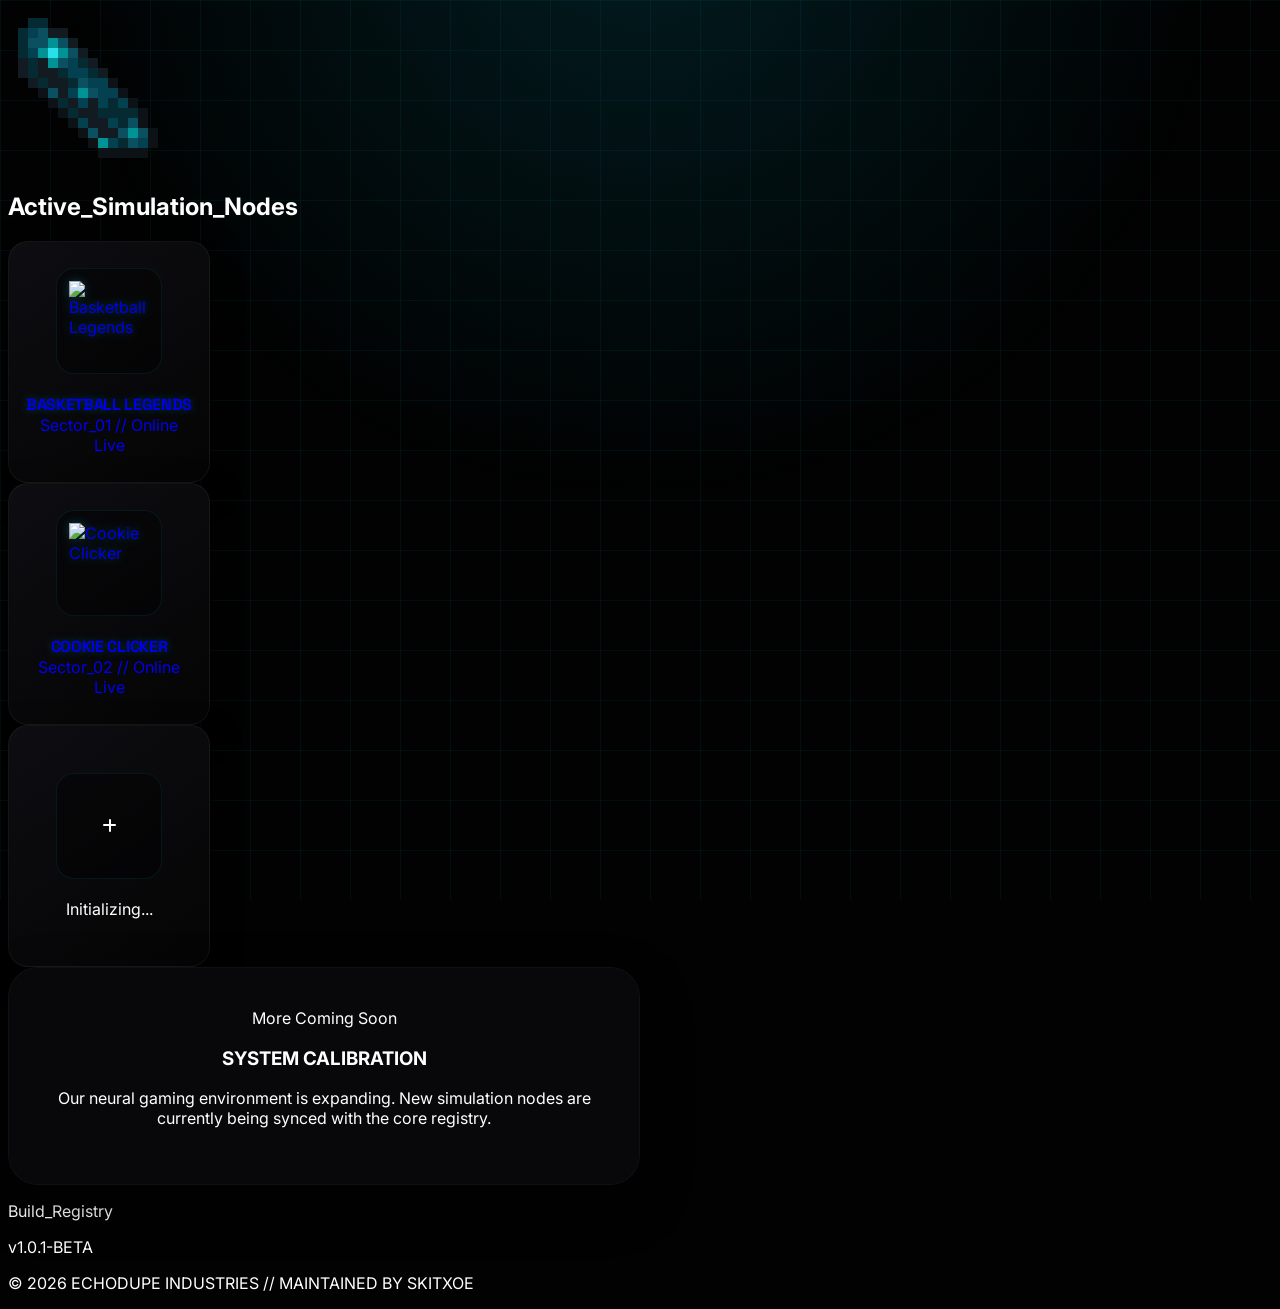
==== index.html @ ffff8cc3 "Update index.html" ====
<!DOCTYPE html>
<html lang="en">
<head>
    <meta charset="UTF-8">
    <meta name="viewport" content="width=device-width, initial-scale=1.0">
    <title>EchoDupe | Games Hub</title>
    <link rel="icon" type="image/png" href="assets/title.png">
    
    <script src="https://cdn.tailwindcss.com"></script>
    <link rel="stylesheet" href="https://cdnjs.cloudflare.com/ajax/libs/font-awesome/6.3.0/css/all.min.css">
    <link href="https://fonts.googleapis.com/css2?family=Inter:wght@400;700;900&family=Space+Grotesk:wght@300;700&display=swap" rel="stylesheet">
    
    <style>
        :root { --neon: #06b6d4; --dark: #050505; }
        body { 
            background-color: #020202; 
            color: #fff; 
            font-family: 'Inter', sans-serif; 
            overflow-x: hidden;
        }

        /* Enhanced Background */
        .bg-grid {
            background-size: 50px 50px;
            background-image: linear-gradient(to right, rgba(6, 182, 212, 0.07) 1px, transparent 1px), 
                              linear-gradient(to bottom, rgba(6, 182, 212, 0.07) 1px, transparent 1px);
            position: fixed; inset: 0; z-index: -1;
        }
        .bg-glow {
            position: fixed; inset: 0;
            background: radial-gradient(circle at 50% -10%, rgba(6, 182, 212, 0.15) 0%, transparent 50%);
            z-index: -1;
        }

        /* Holographic Game Card */
        .game-card {
            position: relative;
            width: 200px;
            height: 240px;
            background: linear-gradient(145deg, rgba(15, 15, 20, 0.9), rgba(5, 5, 5, 0.9));
            border: 1px solid rgba(255, 255, 255, 0.05);
            border-radius: 20px;
            display: flex;
            flex-direction: column;
            align-items: center;
            justify-content: center;
            transition: all 0.5s cubic-bezier(0.23, 1, 0.32, 1);
            text-decoration: none;
            backdrop-filter: blur(10px);
            box-shadow: 0 10px 30px rgba(0,0,0,0.5);
        }

        .game-card::after {
            content: '';
            position: absolute; inset: 0;
            border-radius: 20px;
            background: linear-gradient(180deg, transparent, rgba(6, 182, 212, 0.1));
            opacity: 0;
            transition: opacity 0.5s;
        }

        .game-card:hover {
            transform: translateY(-10px) scale(1.02);
            border-color: rgba(6, 182, 212, 0.4);
            box-shadow: 0 20px 40px rgba(6, 182, 212, 0.15), inset 0 0 20px rgba(6, 182, 212, 0.05);
        }

        .game-card:hover::after { opacity: 1; }

        .icon-box {
            width: 80px;
            height: 80px;
            background: rgba(0, 0, 0, 0.4);
            border: 1px solid rgba(6, 182, 212, 0.1);
            border-radius: 18px;
            display: flex;
            align-items: center;
            justify-content: center;
            margin-bottom: 20px;
            position: relative;
            z-index: 2;
            transition: all 0.5s;
            overflow: hidden;
            padding: 12px;
        }

        .icon-box img {
            width: 100%;
            height: 100%;
            object-fit: contain;
            filter: drop-shadow(0 0 5px rgba(6, 182, 212, 0.3));
        }

        .game-card:hover .icon-box {
            background: rgba(6, 182, 212, 0.1);
            border-color: var(--neon);
            box-shadow: 0 0 20px rgba(6, 182, 212, 0.3);
            transform: rotate(-5deg) scale(1.1);
        }

        /* Glass Text Effect */
        .glitch-text {
            font-family: 'Space Grotesk', sans-serif;
            font-weight: 700;
            letter-spacing: -0.02em;
            text-shadow: 0 0 10px rgba(6, 182, 212, 0.3);
        }

        .info-card { 
            position: relative; width: 100%; max-width: 550px;
            background: #08080a; border-radius: 30px;
            border: 1px solid rgba(255, 255, 255, 0.03);
            padding: 40px; text-align: center;
            box-shadow: 0 20px 50px rgba(0,0,0,0.4);
        }
    </style>
</head>
<body>

    <div class="bg-grid"></div>
    <div class="bg-glow"></div>

    <header class="pt-16 pb-12 flex flex-col items-center">
        <img src="assets/title.png" alt="Logo" class="w-64 mb-6 drop-shadow-[0_0_15px_rgba(6,182,212,0.4)]">
        <div class="h-px w-32 bg-gradient-to-r from-transparent via-cyan-500 to-transparent"></div>
    </header>

    <main class="max-w-6xl mx-auto px-6">
        
        <section class="mb-20">
            <div class="flex items-center gap-3 mb-8 justify-center">
                <div class="h-[1px] w-12 bg-zinc-800"></div>
                <h2 class="text-[10px] font-black tracking-[0.4em] text-zinc-500 uppercase">Active_Simulation_Nodes</h2>
                <div class="h-[1px] w-12 bg-zinc-800"></div>
            </div>

            <div class="flex flex-wrap justify-center gap-8">
                
                <a href="basketball-legends/index.html" class="game-card">
                    <div class="icon-box">
                        <img src="basketball-legends/assets/images/logo.png" alt="Basketball Legends">
                    </div>
                    <span class="glitch-text text-sm text-white mb-1">BASKETBALL LEGENDS</span>
                    <span class="text-[8px] font-bold text-cyan-500/60 tracking-[0.1em] uppercase">Sector_01 // Online</span>
                    
                    <div class="absolute bottom-4 right-4 flex items-center gap-2">
                        <span class="text-[7px] font-black text-zinc-600 uppercase">Live</span>
                        <div class="w-1.5 h-1.5 rounded-full bg-cyan-500 shadow-[0_0_8px_rgba(6,182,212,1)]"></div>
                    </div>
                </a>

                <a href="cookieclicker/index.html" class="game-card">
                    <div class="icon-box">
                        <img src="cookieclicker/img/perfectCookie.png" alt="Cookie Clicker">
                    </div>
                    <span class="glitch-text text-sm text-white mb-1">COOKIE CLICKER</span>
                    <span class="text-[8px] font-bold text-cyan-500/60 tracking-[0.1em] uppercase">Sector_02 // Online</span>
                    
                    <div class="absolute bottom-4 right-4 flex items-center gap-2">
                        <span class="text-[7px] font-black text-zinc-600 uppercase">Live</span>
                        <div class="w-1.5 h-1.5 rounded-full bg-cyan-500 shadow-[0_0_8px_rgba(6,182,212,1)]"></div>
                    </div>
                </a>

                <div class="game-card opacity-20 grayscale cursor-not-allowed">
                    <div class="icon-box border-dashed border-zinc-700">
                        <i class="fa-solid fa-plus text-2xl text-zinc-700"></i>
                    </div>
                    <span class="text-[10px] font-bold text-zinc-600 tracking-widest uppercase">Initializing...</span>
                </div>

            </div>
        </section>

        <div class="flex justify-center">
            <div class="info-card">
                <div class="inline-flex items-center gap-2 px-3 py-1 rounded-full bg-cyan-500/10 border border-cyan-500/20 mb-6">
                    <div class="w-1 h-1 rounded-full bg-cyan-500 animate-ping"></div>
                    <span class="text-[9px] font-black text-cyan-500 uppercase tracking-widest">More Coming Soon</span>
                </div>
                <h3 class="text-2xl font-black italic mb-4">SYSTEM CALIBRATION</h3>
                <p class="text-zinc-500 text-xs leading-relaxed max-w-sm mx-auto font-medium">
                    Our neural gaming environment is expanding. New simulation nodes are currently being synced with the core registry.
                </p>
            </div>
        </div>

    </main>

    <div class="fixed bottom-8 left-10 hidden md:block">
        <div class="p-4 rounded-xl border border-white/5 bg-black/20 backdrop-blur-md">
            <p class="text-[8px] font-black text-zinc-600 tracking-widest uppercase mb-1">Build_Registry</p>
            <p id="app-version" class="text-[10px] font-bold text-cyan-500/80 italic tracking-tighter">v1.0.1-BETA</p>
        </div>
    </div>

    <footer class="py-20 mt-10 opacity-40 text-center">
        <p class="text-[8px] font-bold tracking-[0.5em] text-zinc-500">&copy; 2026 ECHODUPE INDUSTRIES // MAINTAINED BY SKITXOE</p>
    </footer>

    <script src="version.js"></script>
</body>
</html>
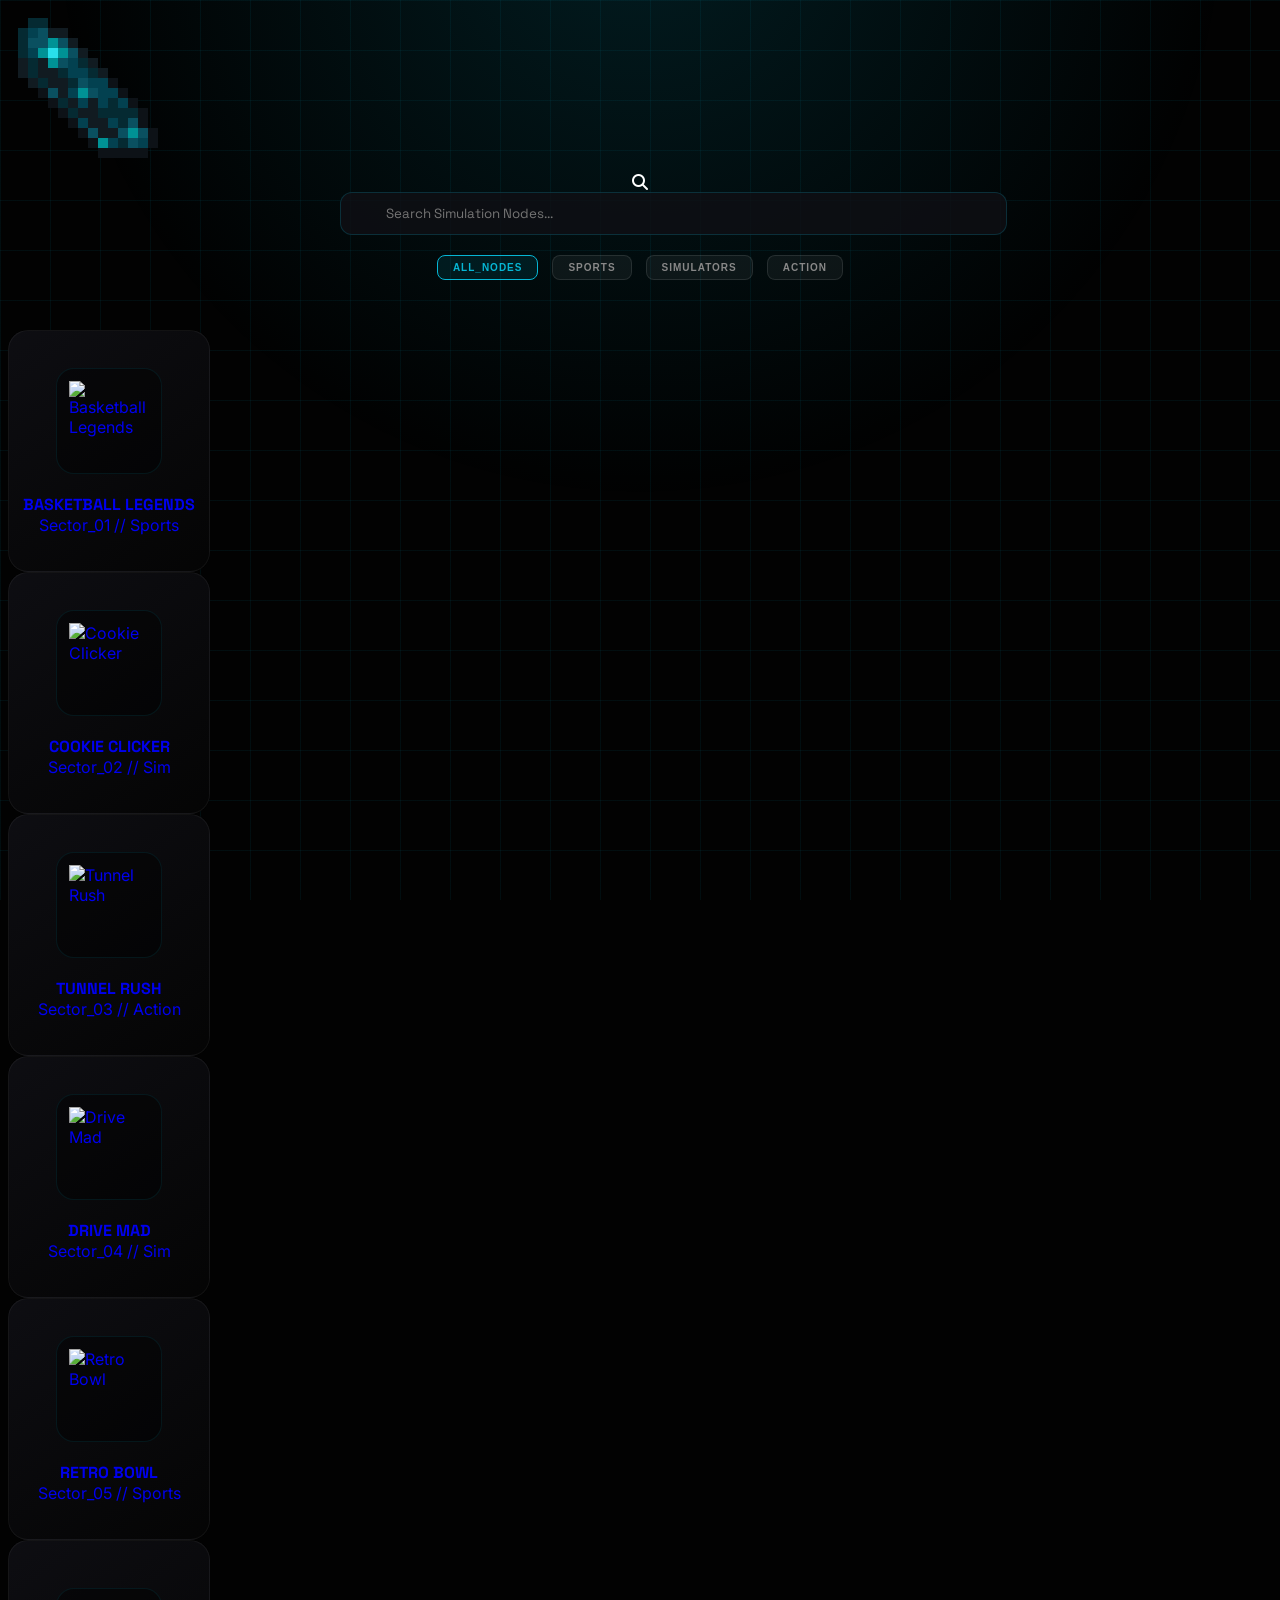
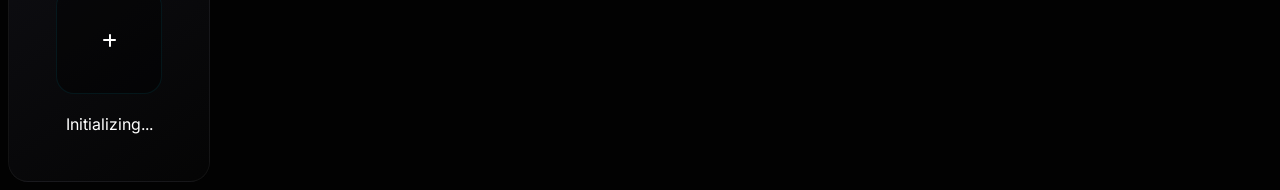
==== commit 474e93fd: "Update index.html" ====
--- a/index.html
+++ b/index.html
@@ -19,7 +19,6 @@
             overflow-x: hidden;
         }
 
-        /* Enhanced Background */
         .bg-grid {
             background-size: 50px 50px;
             background-image: linear-gradient(to right, rgba(6, 182, 212, 0.07) 1px, transparent 1px), 
@@ -32,7 +31,43 @@
             z-index: -1;
         }
 
-        /* Holographic Game Card */
+        /* Search & Category Styles */
+        #filter-interface {
+            max-width: 600px;
+            margin: 0 auto 50px auto;
+            text-align: center;
+        }
+        #game-search {
+            width: 100%;
+            background: rgba(15, 15, 20, 0.8);
+            border: 1px solid rgba(6, 182, 212, 0.2);
+            border-radius: 12px;
+            padding: 12px 20px 12px 45px;
+            color: white;
+            font-family: 'Space Grotesk', sans-serif;
+            outline: none;
+            transition: all 0.3s;
+            margin-bottom: 20px;
+        }
+        .category-btn {
+            background: rgba(255, 255, 255, 0.05);
+            border: 1px solid rgba(255, 255, 255, 0.1);
+            padding: 6px 15px;
+            border-radius: 8px;
+            font-size: 10px;
+            font-weight: 700;
+            text-transform: uppercase;
+            letter-spacing: 1px;
+            transition: all 0.3s;
+            color: #888;
+            margin: 0 5px;
+        }
+        .category-btn.active, .category-btn:hover {
+            border-color: var(--neon);
+            color: var(--neon);
+            background: rgba(6, 182, 212, 0.1);
+        }
+
         .game-card {
             position: relative;
             width: 200px;
@@ -47,72 +82,22 @@
             transition: all 0.5s cubic-bezier(0.23, 1, 0.32, 1);
             text-decoration: none;
             backdrop-filter: blur(10px);
-            box-shadow: 0 10px 30px rgba(0,0,0,0.5);
-        }
-
-        .game-card::after {
-            content: '';
-            position: absolute; inset: 0;
-            border-radius: 20px;
-            background: linear-gradient(180deg, transparent, rgba(6, 182, 212, 0.1));
-            opacity: 0;
-            transition: opacity 0.5s;
-        }
-
+        }
         .game-card:hover {
             transform: translateY(-10px) scale(1.02);
-            border-color: rgba(6, 182, 212, 0.4);
-            box-shadow: 0 20px 40px rgba(6, 182, 212, 0.15), inset 0 0 20px rgba(6, 182, 212, 0.05);
-        }
-
-        .game-card:hover::after { opacity: 1; }
-
+            border-color: var(--neon);
+            box-shadow: 0 20px 40px rgba(6, 182, 212, 0.15);
+        }
         .icon-box {
-            width: 80px;
-            height: 80px;
+            width: 80px; height: 80px;
             background: rgba(0, 0, 0, 0.4);
             border: 1px solid rgba(6, 182, 212, 0.1);
             border-radius: 18px;
-            display: flex;
-            align-items: center;
-            justify-content: center;
-            margin-bottom: 20px;
-            position: relative;
-            z-index: 2;
-            transition: all 0.5s;
-            overflow: hidden;
-            padding: 12px;
-        }
-
-        .icon-box img {
-            width: 100%;
-            height: 100%;
-            object-fit: contain;
-            filter: drop-shadow(0 0 5px rgba(6, 182, 212, 0.3));
-        }
-
-        .game-card:hover .icon-box {
-            background: rgba(6, 182, 212, 0.1);
-            border-color: var(--neon);
-            box-shadow: 0 0 20px rgba(6, 182, 212, 0.3);
-            transform: rotate(-5deg) scale(1.1);
-        }
-
-        /* Glass Text Effect */
-        .glitch-text {
-            font-family: 'Space Grotesk', sans-serif;
-            font-weight: 700;
-            letter-spacing: -0.02em;
-            text-shadow: 0 0 10px rgba(6, 182, 212, 0.3);
-        }
-
-        .info-card { 
-            position: relative; width: 100%; max-width: 550px;
-            background: #08080a; border-radius: 30px;
-            border: 1px solid rgba(255, 255, 255, 0.03);
-            padding: 40px; text-align: center;
-            box-shadow: 0 20px 50px rgba(0,0,0,0.4);
-        }
+            display: flex; align-items: center; justify-content: center;
+            margin-bottom: 20px; padding: 12px;
+        }
+        .icon-box img { width: 100%; height: 100%; object-fit: contain; }
+        .glitch-text { font-family: 'Space Grotesk', sans-serif; font-weight: 700; }
     </style>
 </head>
 <body>
@@ -120,84 +105,108 @@
     <div class="bg-grid"></div>
     <div class="bg-glow"></div>
 
-    <header class="pt-16 pb-12 flex flex-col items-center">
+    <header class="pt-16 pb-8 flex flex-col items-center">
         <img src="assets/title.png" alt="Logo" class="w-64 mb-6 drop-shadow-[0_0_15px_rgba(6,182,212,0.4)]">
-        <div class="h-px w-32 bg-gradient-to-r from-transparent via-cyan-500 to-transparent"></div>
+        
+        <div id="filter-interface">
+            <div class="relative mb-6">
+                <i class="fa-solid fa-magnifying-glass absolute left-4 top-1/2 -translate-y-1/2 text-cyan-500/50"></i>
+                <input type="text" id="game-search" placeholder="Search Simulation Nodes...">
+            </div>
+            
+            <div id="category-bar" class="flex flex-wrap justify-center gap-2">
+                <button class="category-btn active" data-filter="all">All_Nodes</button>
+                <button class="category-btn" data-filter="sports">Sports</button>
+                <button class="category-btn" data-filter="simulators">Simulators</button>
+                <button class="category-btn" data-filter="action">Action</button>
+            </div>
+        </div>
     </header>
 
     <main class="max-w-6xl mx-auto px-6">
-        
         <section class="mb-20">
-            <div class="flex items-center gap-3 mb-8 justify-center">
-                <div class="h-[1px] w-12 bg-zinc-800"></div>
-                <h2 class="text-[10px] font-black tracking-[0.4em] text-zinc-500 uppercase">Active_Simulation_Nodes</h2>
-                <div class="h-[1px] w-12 bg-zinc-800"></div>
-            </div>
-
-            <div class="flex flex-wrap justify-center gap-8">
+            <div id="game-grid" class="flex flex-wrap justify-center gap-8">
                 
-                <a href="basketball-legends/index.html" class="game-card">
-                    <div class="icon-box">
-                        <img src="basketball-legends/assets/images/logo.png" alt="Basketball Legends">
-                    </div>
+                <a href="basketball-legends/index.html" class="game-card" data-name="basketball legends" data-category="sports">
+                    <div class="icon-box"><img src="basketball-legends/assets/images/logo.png" alt="Basketball Legends"></div>
                     <span class="glitch-text text-sm text-white mb-1">BASKETBALL LEGENDS</span>
-                    <span class="text-[8px] font-bold text-cyan-500/60 tracking-[0.1em] uppercase">Sector_01 // Online</span>
-                    
-                    <div class="absolute bottom-4 right-4 flex items-center gap-2">
-                        <span class="text-[7px] font-black text-zinc-600 uppercase">Live</span>
-                        <div class="w-1.5 h-1.5 rounded-full bg-cyan-500 shadow-[0_0_8px_rgba(6,182,212,1)]"></div>
-                    </div>
-                </a>
-
-                <a href="cookieclicker/index.html" class="game-card">
-                    <div class="icon-box">
-                        <img src="cookieclicker/img/perfectCookie.png" alt="Cookie Clicker">
-                    </div>
+                    <span class="text-[8px] font-bold text-cyan-500/60 tracking-[0.1em] uppercase">Sector_01 // Sports</span>
+                </a>
+
+                <a href="cookieclicker/index.html" class="game-card" data-name="cookie clicker" data-category="simulators">
+                    <div class="icon-box"><img src="cookieclicker/img/perfectCookie.png" alt="Cookie Clicker"></div>
                     <span class="glitch-text text-sm text-white mb-1">COOKIE CLICKER</span>
-                    <span class="text-[8px] font-bold text-cyan-500/60 tracking-[0.1em] uppercase">Sector_02 // Online</span>
-                    
-                    <div class="absolute bottom-4 right-4 flex items-center gap-2">
-                        <span class="text-[7px] font-black text-zinc-600 uppercase">Live</span>
-                        <div class="w-1.5 h-1.5 rounded-full bg-cyan-500 shadow-[0_0_8px_rgba(6,182,212,1)]"></div>
-                    </div>
-                </a>
-
-                <div class="game-card opacity-20 grayscale cursor-not-allowed">
-                    <div class="icon-box border-dashed border-zinc-700">
-                        <i class="fa-solid fa-plus text-2xl text-zinc-700"></i>
-                    </div>
+                    <span class="text-[8px] font-bold text-cyan-500/60 tracking-[0.1em] uppercase">Sector_02 // Sim</span>
+                </a>
+
+                <a href="tunnelrush/index.html" class="game-card" data-name="tunnel rush" data-category="action">
+                    <div class="icon-box"><img src="tunnelrush/img/tunnel.jpg" alt="Tunnel Rush"></div>
+                    <span class="glitch-text text-sm text-white mb-1">TUNNEL RUSH</span>
+                    <span class="text-[8px] font-bold text-cyan-500/60 tracking-[0.1em] uppercase">Sector_03 // Action</span>
+                </a>
+
+                <a href="drivemad/index.html" class="game-card" data-name="drive mad" data-category="simulators">
+                    <div class="icon-box"><img src="drivemad/logo.jpg" alt="Drive Mad"></div>
+                    <span class="glitch-text text-sm text-white mb-1">DRIVE MAD</span>
+                    <span class="text-[8px] font-bold text-cyan-500/60 tracking-[0.1em] uppercase">Sector_04 // Sim</span>
+                </a>
+
+                <a href="retrobowl/index.html" class="game-card" data-name="retro bowl" data-category="sports">
+                    <div class="icon-box"><img src="retrobowl/img/icon.jpg" alt="Retro Bowl"></div>
+                    <span class="glitch-text text-sm text-white mb-1">RETRO BOWL</span>
+                    <span class="text-[8px] font-bold text-cyan-500/60 tracking-[0.1em] uppercase">Sector_05 // Sports</span>
+                </a>
+
+                <div id="init-node" class="game-card opacity-20 grayscale cursor-not-allowed">
+                    <div class="icon-box border-dashed border-zinc-700"><i class="fa-solid fa-plus text-2xl text-zinc-700"></i></div>
                     <span class="text-[10px] font-bold text-zinc-600 tracking-widest uppercase">Initializing...</span>
                 </div>
 
             </div>
         </section>
-
-        <div class="flex justify-center">
-            <div class="info-card">
-                <div class="inline-flex items-center gap-2 px-3 py-1 rounded-full bg-cyan-500/10 border border-cyan-500/20 mb-6">
-                    <div class="w-1 h-1 rounded-full bg-cyan-500 animate-ping"></div>
-                    <span class="text-[9px] font-black text-cyan-500 uppercase tracking-widest">More Coming Soon</span>
-                </div>
-                <h3 class="text-2xl font-black italic mb-4">SYSTEM CALIBRATION</h3>
-                <p class="text-zinc-500 text-xs leading-relaxed max-w-sm mx-auto font-medium">
-                    Our neural gaming environment is expanding. New simulation nodes are currently being synced with the core registry.
-                </p>
-            </div>
-        </div>
-
     </main>
 
-    <div class="fixed bottom-8 left-10 hidden md:block">
-        <div class="p-4 rounded-xl border border-white/5 bg-black/20 backdrop-blur-md">
-            <p class="text-[8px] font-black text-zinc-600 tracking-widest uppercase mb-1">Build_Registry</p>
-            <p id="app-version" class="text-[10px] font-bold text-cyan-500/80 italic tracking-tighter">v1.0.1-BETA</p>
-        </div>
-    </div>
-
-    <footer class="py-20 mt-10 opacity-40 text-center">
-        <p class="text-[8px] font-bold tracking-[0.5em] text-zinc-500">&copy; 2026 ECHODUPE INDUSTRIES // MAINTAINED BY SKITXOE</p>
-    </footer>
-
-    <script src="version.js"></script>
+    <script>
+        const searchInput = document.getElementById('game-search');
+        const categoryBtns = document.querySelectorAll('.category-btn');
+        const gameCards = document.querySelectorAll('.game-card[data-name]');
+        const initNode = document.getElementById('init-node');
+
+        let currentCategory = 'all';
+
+        function filterGames() {
+            const query = searchInput.value.toLowerCase();
+            
+            gameCards.forEach(card => {
+                const name = card.getAttribute('data-name');
+                const category = card.getAttribute('data-category');
+                
+                const matchesSearch = name.includes(query);
+                const matchesCategory = currentCategory === 'all' || category === currentCategory;
+
+                if (matchesSearch && matchesCategory) {
+                    card.style.display = 'flex';
+                } else {
+                    card.style.display = 'none';
+                }
+            });
+
+            // Hide/Show initializing node
+            initNode.style.display = (query.length > 0 || currentCategory !== 'all') ? 'none' : 'flex';
+        }
+
+        // Search Input Listener
+        searchInput.addEventListener('input', filterGames);
+
+        // Category Button Listener
+        categoryBtns.forEach(btn => {
+            btn.addEventListener('click', () => {
+                categoryBtns.forEach(b => b.classList.remove('active'));
+                btn.classList.add('active');
+                currentCategory = btn.getAttribute('data-filter');
+                filterGames();
+            });
+        });
+    </script>
 </body>
 </html>
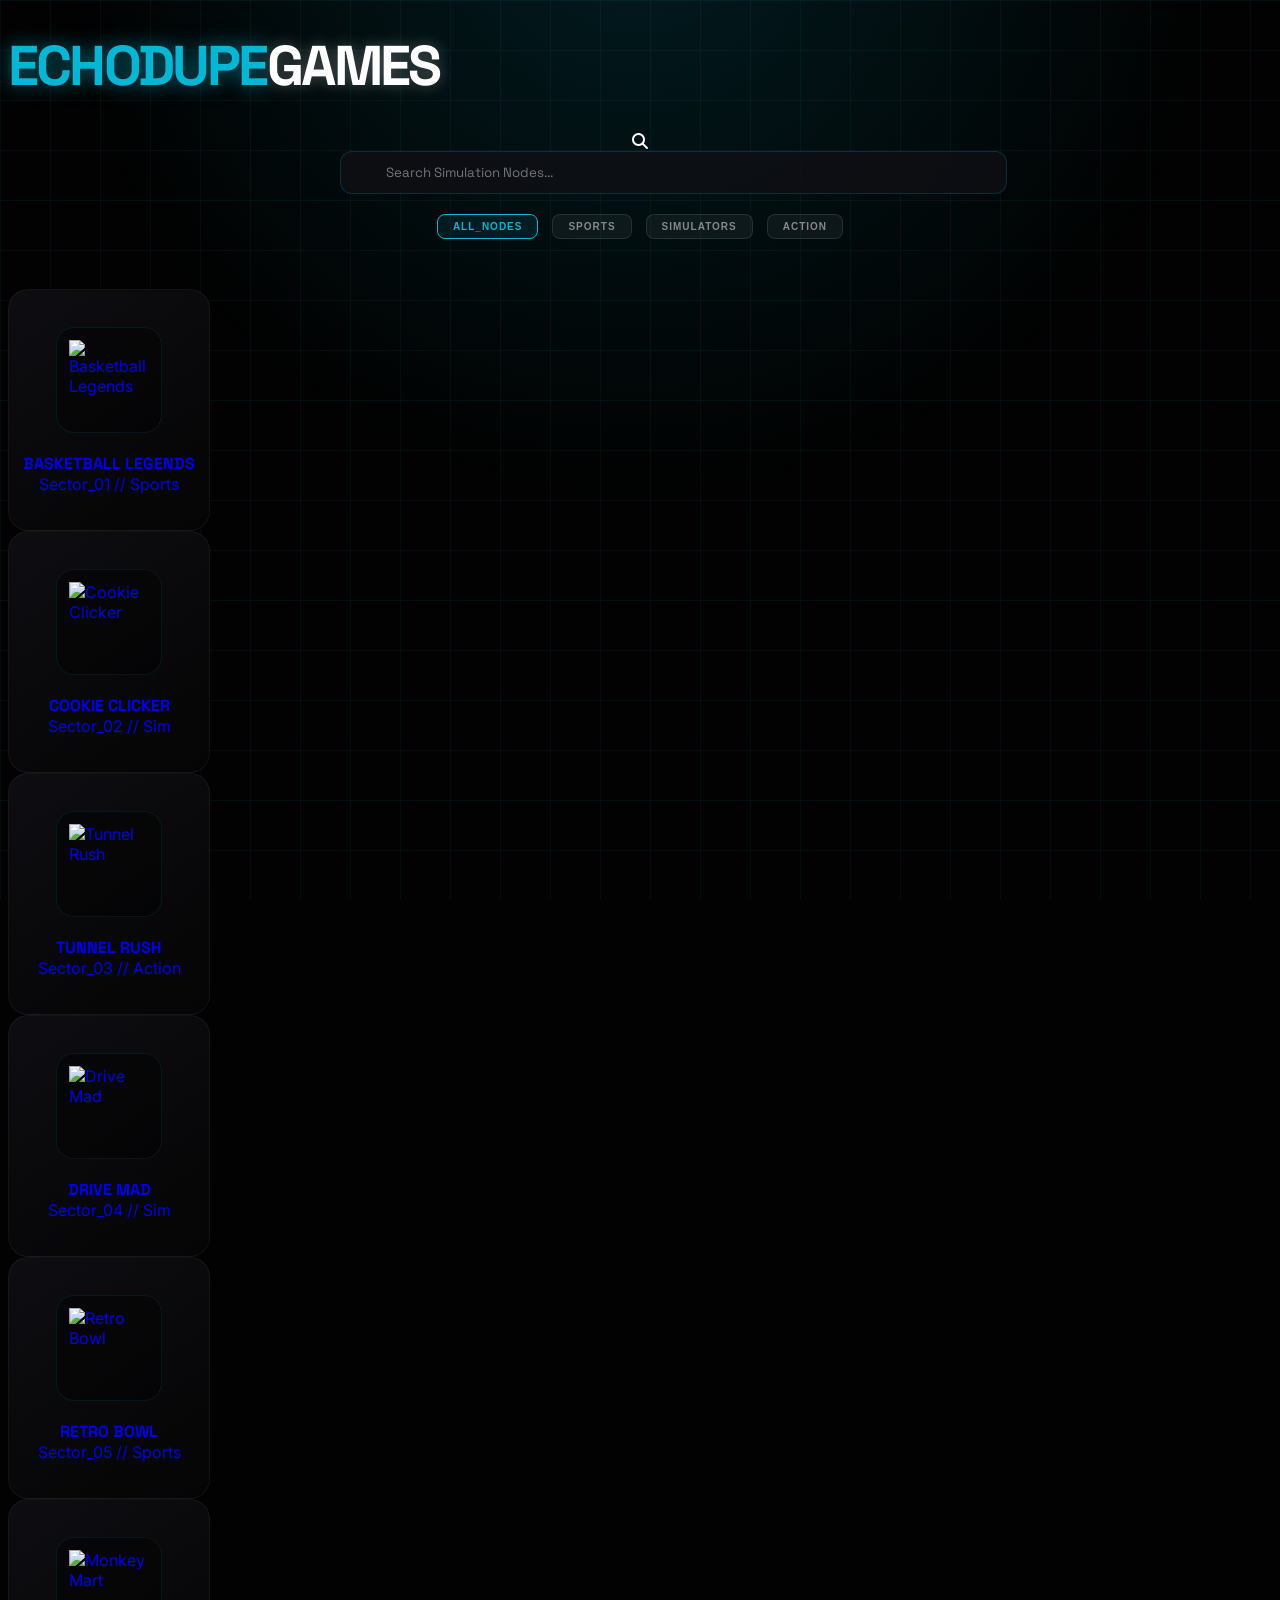
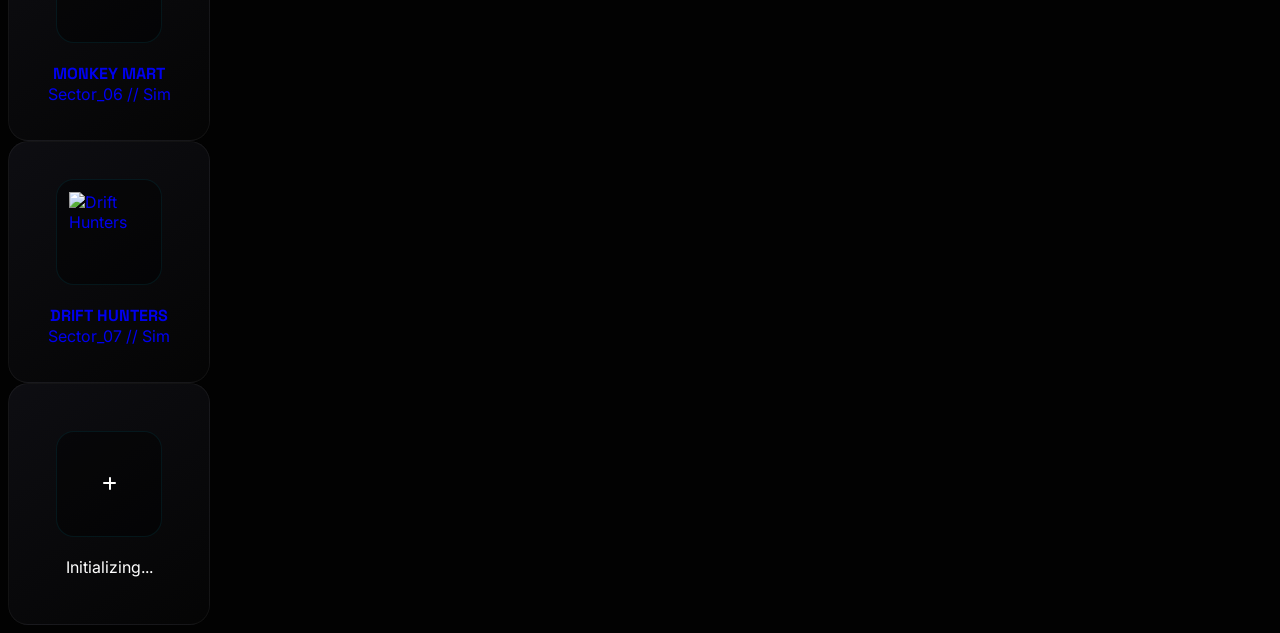
==== commit 752828c2: "Update index.html" ====
--- a/index.html
+++ b/index.html
@@ -31,6 +31,24 @@
             z-index: -1;
         }
 
+        /* Glowing Header Text */
+        .brand-header {
+            font-family: 'Space Grotesk', sans-serif;
+            font-weight: 900;
+            font-size: 3.5rem;
+            letter-spacing: -0.05em;
+            text-transform: uppercase;
+            line-height: 1;
+        }
+        .brand-cyan {
+            color: var(--neon);
+            text-shadow: 0 0 20px rgba(6, 182, 212, 0.6);
+        }
+        .brand-white {
+            color: #ffffff;
+            text-shadow: 0 0 15px rgba(255, 255, 255, 0.3);
+        }
+
         /* Search & Category Styles */
         #filter-interface {
             max-width: 600px;
@@ -106,7 +124,9 @@
     <div class="bg-glow"></div>
 
     <header class="pt-16 pb-8 flex flex-col items-center">
-        <img src="assets/title.png" alt="Logo" class="w-64 mb-6 drop-shadow-[0_0_15px_rgba(6,182,212,0.4)]">
+        <h1 class="brand-header mb-8">
+            <span class="brand-cyan">ECHODUPE</span><span class="brand-white">GAMES</span>
+        </h1>
         
         <div id="filter-interface">
             <div class="relative mb-6">
@@ -157,6 +177,18 @@
                     <span class="text-[8px] font-bold text-cyan-500/60 tracking-[0.1em] uppercase">Sector_05 // Sports</span>
                 </a>
 
+                <a href="monkeymart/index.html" class="game-card" data-name="monkey mart" data-category="simulators">
+                    <div class="icon-box"><img src="monkeymart/bg_loading.png" alt="Monkey Mart"></div>
+                    <span class="glitch-text text-sm text-white mb-1">MONKEY MART</span>
+                    <span class="text-[8px] font-bold text-cyan-500/60 tracking-[0.1em] uppercase">Sector_06 // Sim</span>
+                </a>
+
+                <a href="drifthunters/index.html" class="game-card" data-name="drift hunters" data-category="simulators">
+                    <div class="icon-box"><img src="drifthunters/logo.png" alt="Drift Hunters"></div>
+                    <span class="glitch-text text-sm text-white mb-1">DRIFT HUNTERS</span>
+                    <span class="text-[8px] font-bold text-cyan-500/60 tracking-[0.1em] uppercase">Sector_07 // Sim</span>
+                </a>
+
                 <div id="init-node" class="game-card opacity-20 grayscale cursor-not-allowed">
                     <div class="icon-box border-dashed border-zinc-700"><i class="fa-solid fa-plus text-2xl text-zinc-700"></i></div>
                     <span class="text-[10px] font-bold text-zinc-600 tracking-widest uppercase">Initializing...</span>
@@ -191,14 +223,11 @@
                 }
             });
 
-            // Hide/Show initializing node
             initNode.style.display = (query.length > 0 || currentCategory !== 'all') ? 'none' : 'flex';
         }
 
-        // Search Input Listener
         searchInput.addEventListener('input', filterGames);
 
-        // Category Button Listener
         categoryBtns.forEach(btn => {
             btn.addEventListener('click', () => {
                 categoryBtns.forEach(b => b.classList.remove('active'));
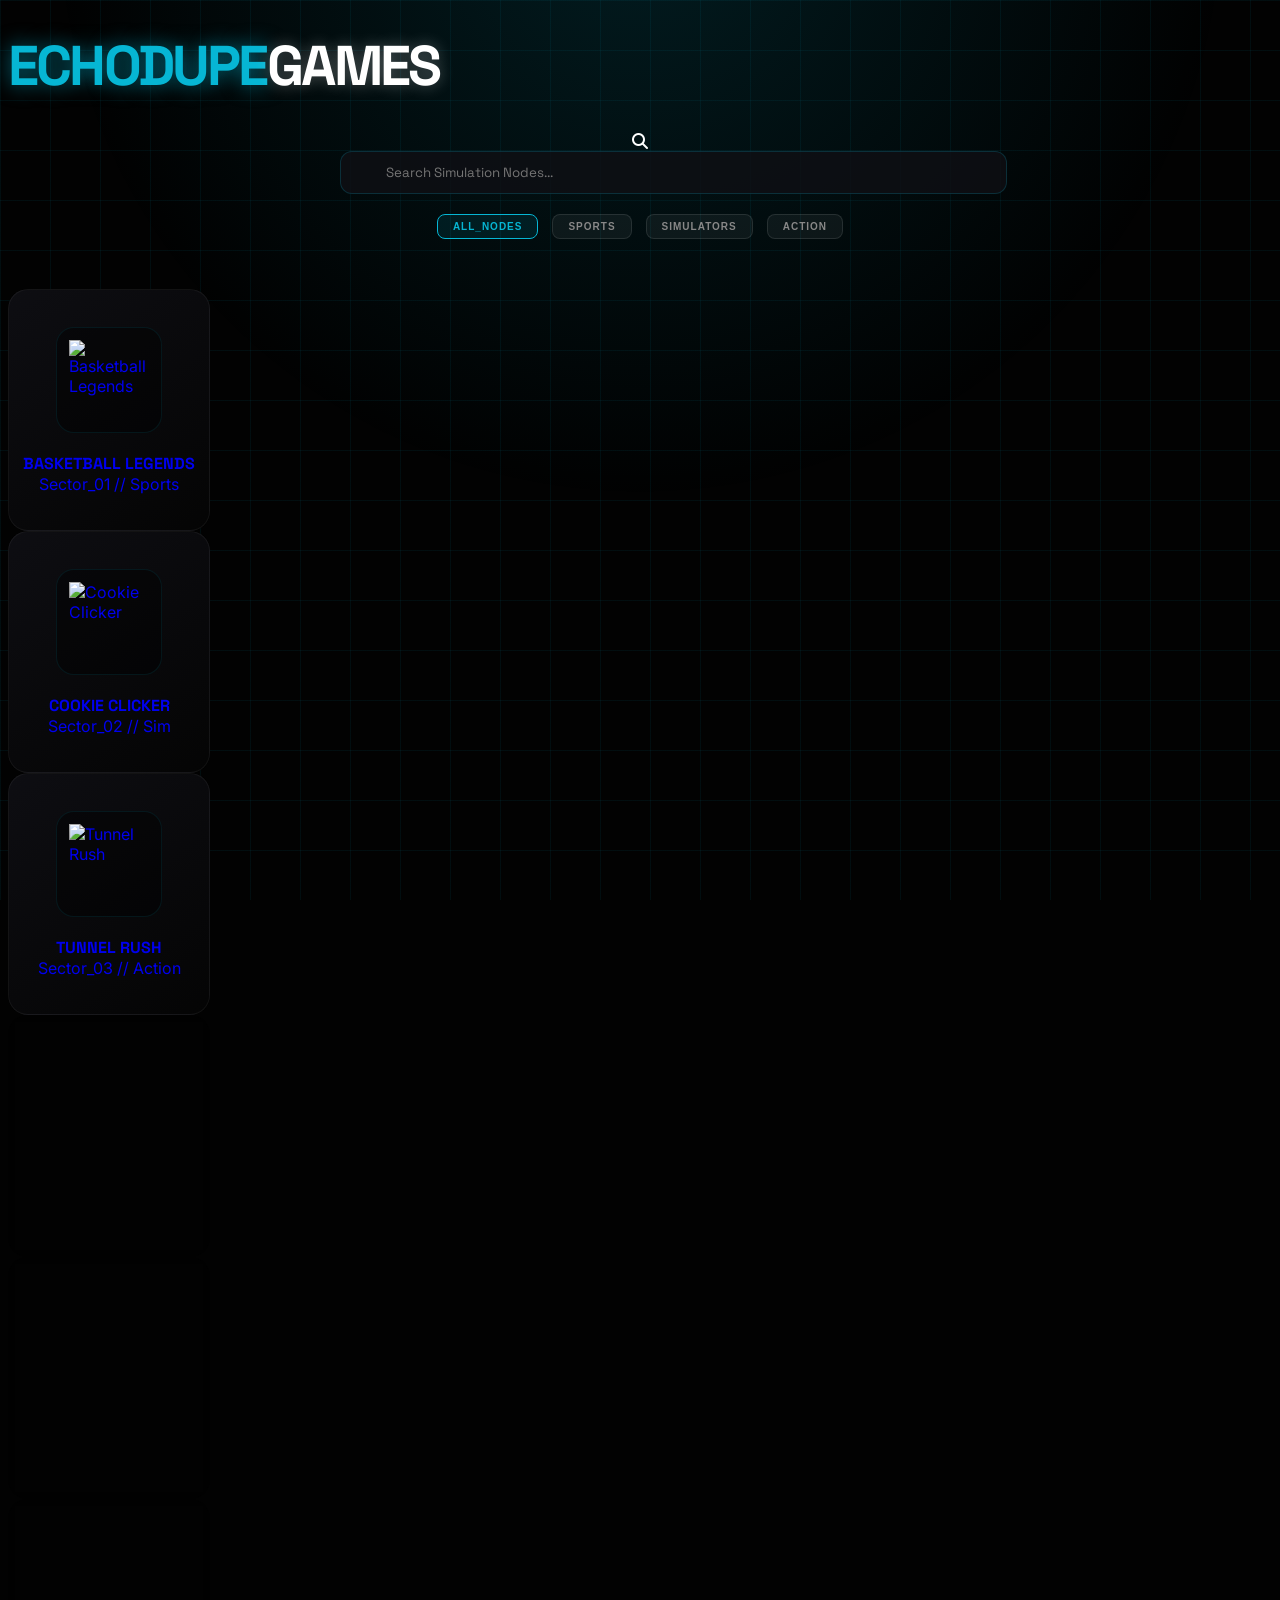
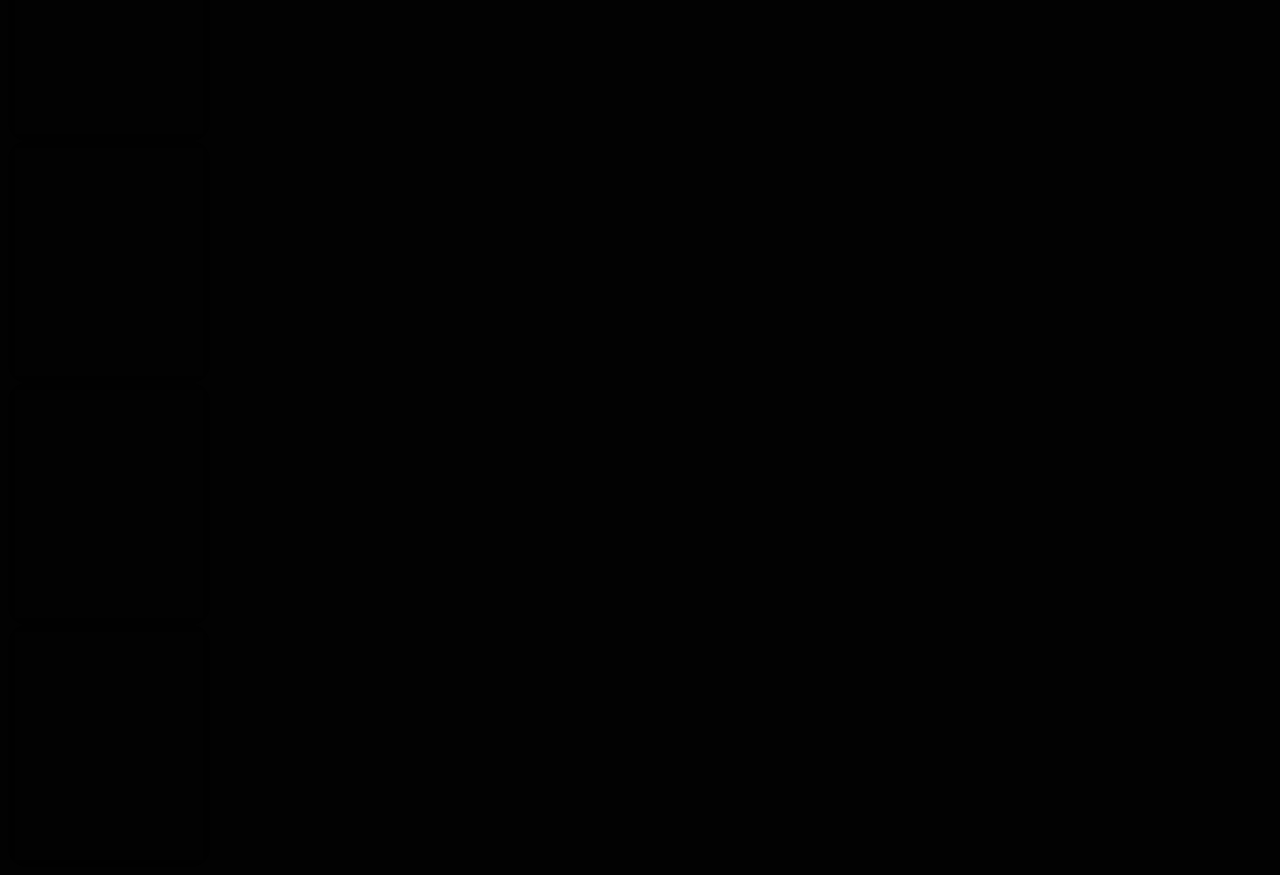
==== commit eb761c29: "Update index.html" ====
--- a/index.html
+++ b/index.html
@@ -31,7 +31,6 @@
             z-index: -1;
         }
 
-        /* Glowing Header Text */
         .brand-header {
             font-family: 'Space Grotesk', sans-serif;
             font-weight: 900;
@@ -49,7 +48,6 @@
             text-shadow: 0 0 15px rgba(255, 255, 255, 0.3);
         }
 
-        /* Search & Category Styles */
         #filter-interface {
             max-width: 600px;
             margin: 0 auto 50px auto;
@@ -189,6 +187,12 @@
                     <span class="text-[8px] font-bold text-cyan-500/60 tracking-[0.1em] uppercase">Sector_07 // Sim</span>
                 </a>
 
+                <a href="doodlebaseball/index.html" class="game-card" data-name="doodle baseball" data-category="sports">
+                    <div class="icon-box"><img src="doodlebaseball.png" alt="Doodle Baseball"></div>
+                    <span class="glitch-text text-sm text-white mb-1">DOODLE BASEBALL</span>
+                    <span class="text-[8px] font-bold text-cyan-500/60 tracking-[0.1em] uppercase">Sector_08 // Sports</span>
+                </a>
+
                 <div id="init-node" class="game-card opacity-20 grayscale cursor-not-allowed">
                     <div class="icon-box border-dashed border-zinc-700"><i class="fa-solid fa-plus text-2xl text-zinc-700"></i></div>
                     <span class="text-[10px] font-bold text-zinc-600 tracking-widest uppercase">Initializing...</span>
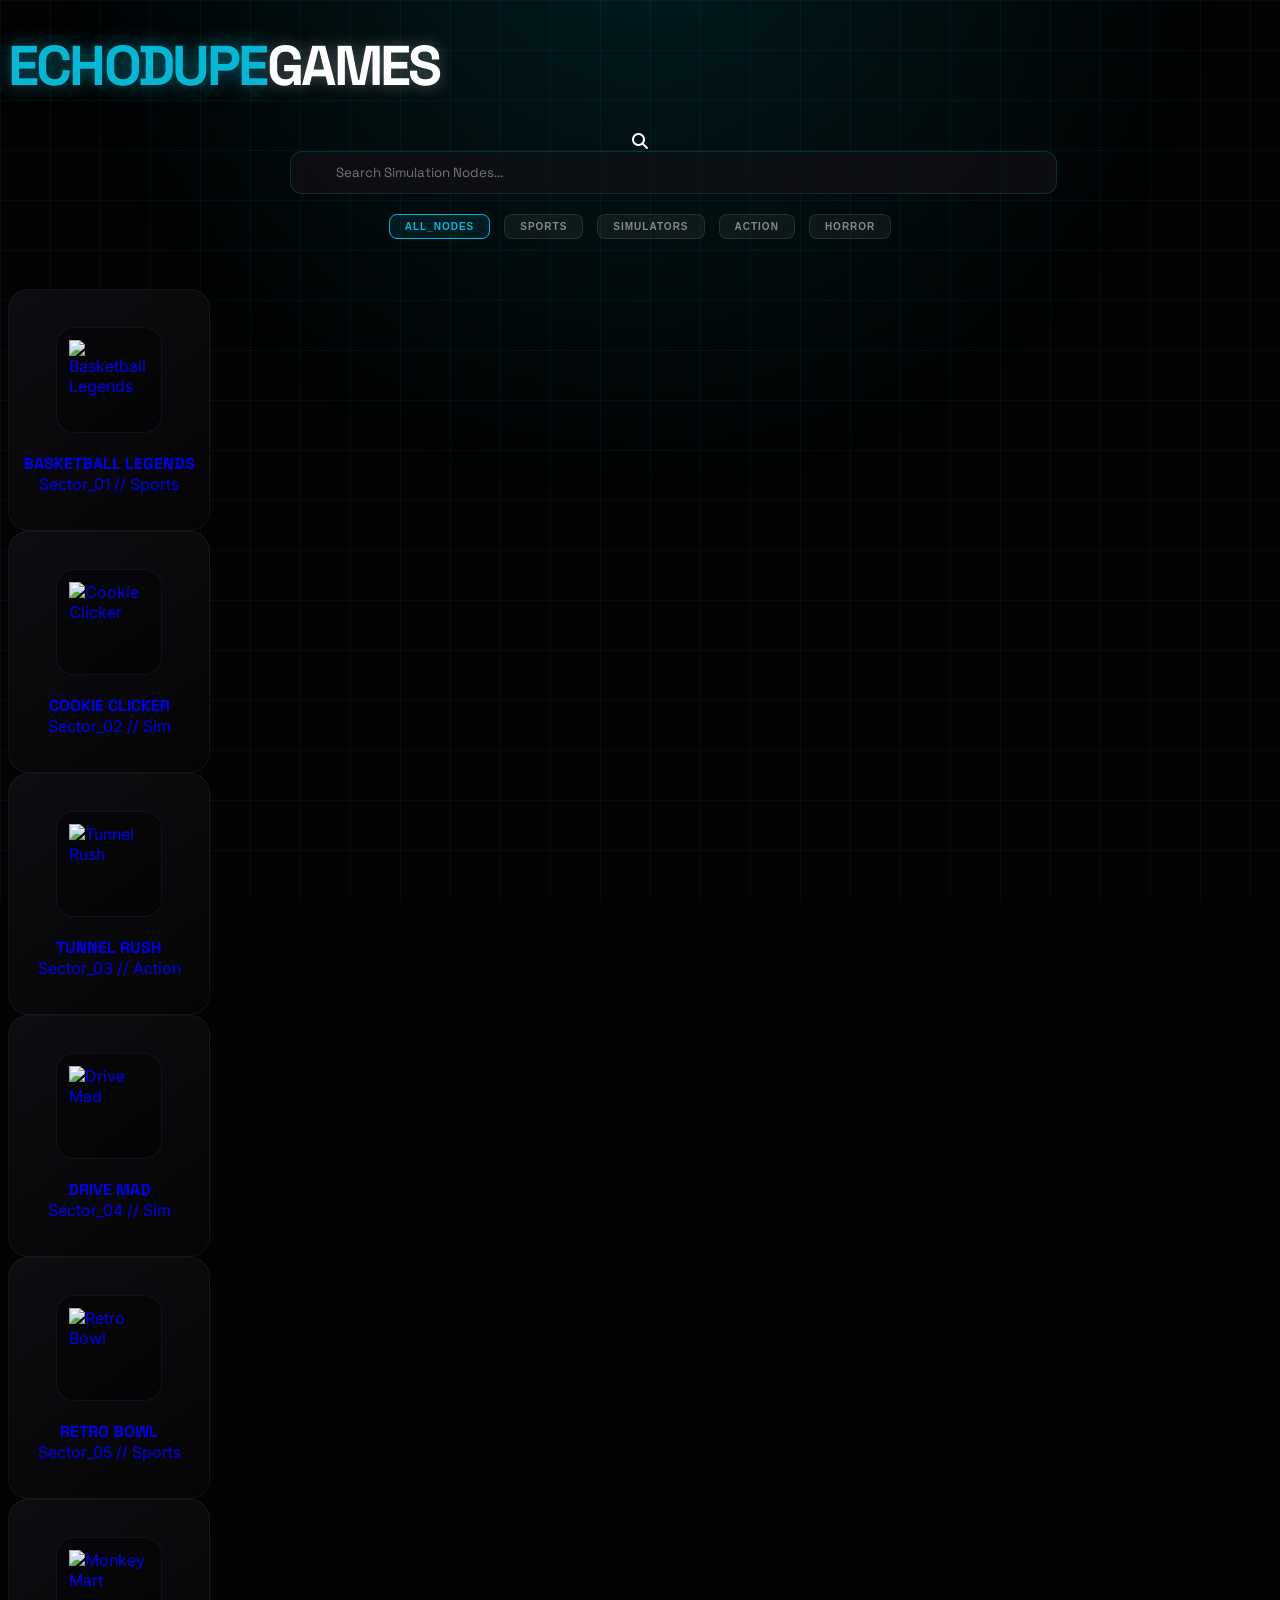
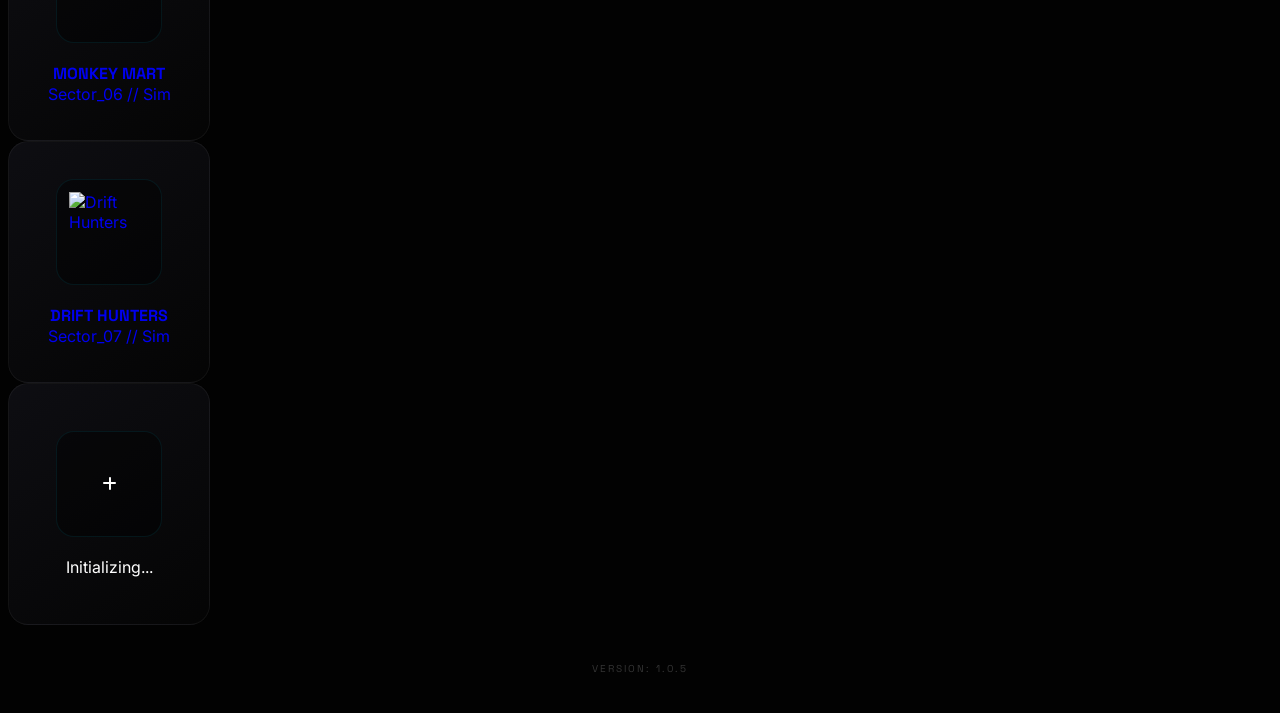
==== commit 9c674305: "Update index.html" ====
--- a/index.html
+++ b/index.html
@@ -17,6 +17,9 @@
             color: #fff; 
             font-family: 'Inter', sans-serif; 
             overflow-x: hidden;
+            position: relative;
+            min-height: 100vh;
+            padding-bottom: 80px; /* Space for version footer */
         }
 
         .bg-grid {
@@ -49,7 +52,7 @@
         }
 
         #filter-interface {
-            max-width: 600px;
+            max-width: 700px;
             margin: 0 auto 50px auto;
             text-align: center;
         }
@@ -114,6 +117,21 @@
         }
         .icon-box img { width: 100%; height: 100%; object-fit: contain; }
         .glitch-text { font-family: 'Space Grotesk', sans-serif; font-weight: 700; }
+
+        /* Absolute bottom footer */
+        .version-footer {
+            position: absolute;
+            bottom: 30px;
+            left: 0;
+            right: 0;
+            text-align: center;
+            font-family: 'Space Grotesk', sans-serif;
+            font-size: 10px;
+            color: rgba(255, 255, 255, 0.2);
+            letter-spacing: 2px;
+            pointer-events: none;
+            text-transform: uppercase;
+        }
     </style>
 </head>
 <body>
@@ -137,6 +155,7 @@
                 <button class="category-btn" data-filter="sports">Sports</button>
                 <button class="category-btn" data-filter="simulators">Simulators</button>
                 <button class="category-btn" data-filter="action">Action</button>
+                <button class="category-btn" data-filter="horror">Horror</button>
             </div>
         </div>
     </header>
@@ -187,12 +206,6 @@
                     <span class="text-[8px] font-bold text-cyan-500/60 tracking-[0.1em] uppercase">Sector_07 // Sim</span>
                 </a>
 
-                <a href="doodlebaseball/index.html" class="game-card" data-name="doodle baseball" data-category="sports">
-                    <div class="icon-box"><img src="doodlebaseball.png" alt="Doodle Baseball"></div>
-                    <span class="glitch-text text-sm text-white mb-1">DOODLE BASEBALL</span>
-                    <span class="text-[8px] font-bold text-cyan-500/60 tracking-[0.1em] uppercase">Sector_08 // Sports</span>
-                </a>
-
                 <div id="init-node" class="game-card opacity-20 grayscale cursor-not-allowed">
                     <div class="icon-box border-dashed border-zinc-700"><i class="fa-solid fa-plus text-2xl text-zinc-700"></i></div>
                     <span class="text-[10px] font-bold text-zinc-600 tracking-widest uppercase">Initializing...</span>
@@ -201,6 +214,12 @@
             </div>
         </section>
     </main>
+
+    <footer class="version-footer">
+        Version: <span id="app-version">0.0.0</span>
+    </footer>
+
+    <script src="version.js"></script>
 
     <script>
         const searchInput = document.getElementById('game-search');
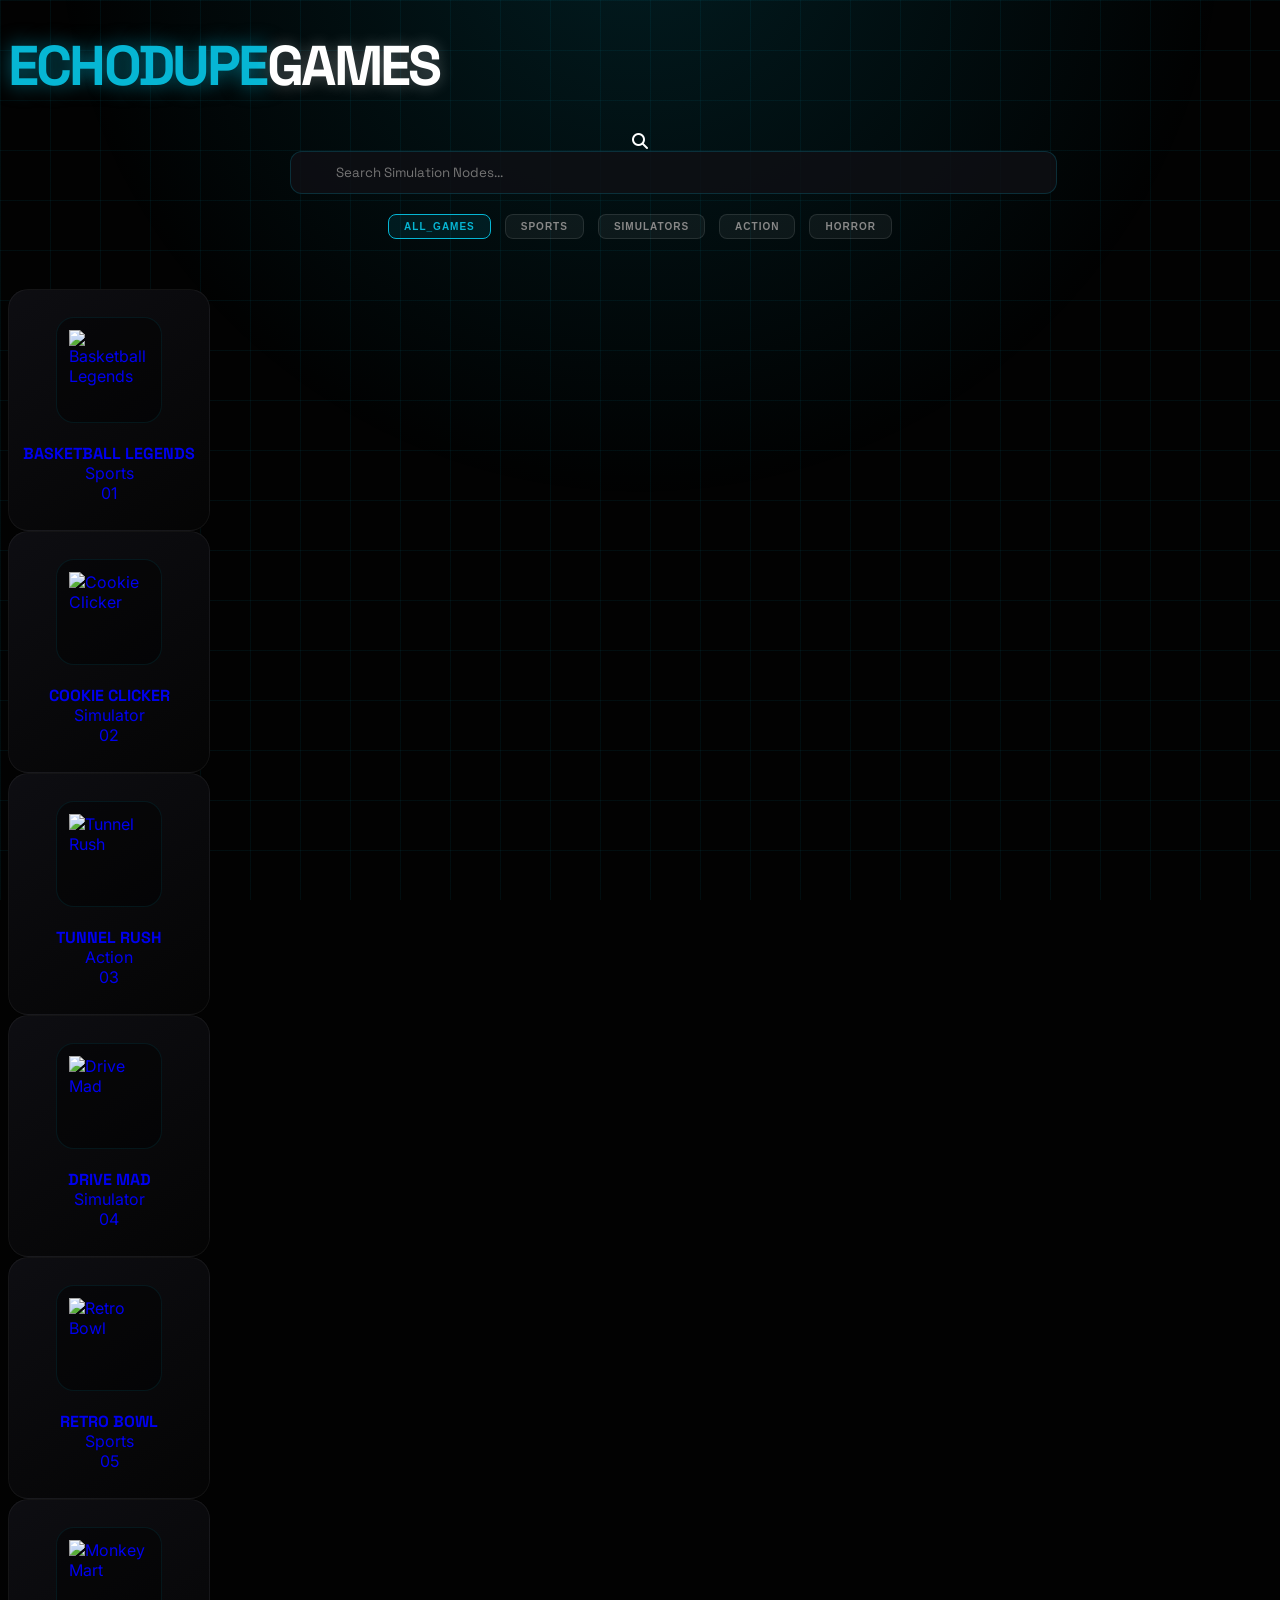
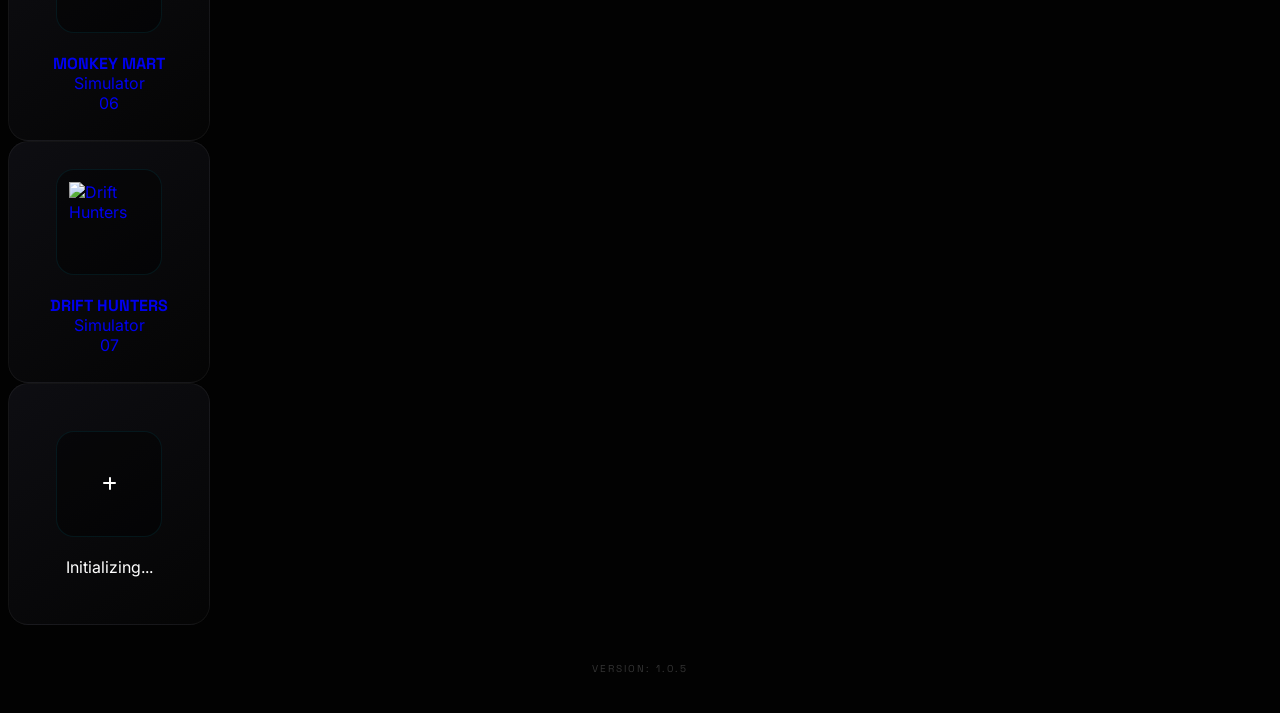
==== commit a7c814a8: "Update index.html" ====
--- a/index.html
+++ b/index.html
@@ -19,7 +19,7 @@
             overflow-x: hidden;
             position: relative;
             min-height: 100vh;
-            padding-bottom: 80px; /* Space for version footer */
+            padding-bottom: 80px;
         }
 
         .bg-grid {
@@ -118,7 +118,13 @@
         .icon-box img { width: 100%; height: 100%; object-fit: contain; }
         .glitch-text { font-family: 'Space Grotesk', sans-serif; font-weight: 700; }
 
-        /* Absolute bottom footer */
+        .sub-label {
+            display: flex;
+            flex-direction: column;
+            align-items: center;
+            line-height: 1.2;
+        }
+
         .version-footer {
             position: absolute;
             bottom: 30px;
@@ -151,7 +157,7 @@
             </div>
             
             <div id="category-bar" class="flex flex-wrap justify-center gap-2">
-                <button class="category-btn active" data-filter="all">All_Nodes</button>
+                <button class="category-btn active" data-filter="all">All_Games</button>
                 <button class="category-btn" data-filter="sports">Sports</button>
                 <button class="category-btn" data-filter="simulators">Simulators</button>
                 <button class="category-btn" data-filter="action">Action</button>
@@ -167,43 +173,64 @@
                 <a href="basketball-legends/index.html" class="game-card" data-name="basketball legends" data-category="sports">
                     <div class="icon-box"><img src="basketball-legends/assets/images/logo.png" alt="Basketball Legends"></div>
                     <span class="glitch-text text-sm text-white mb-1">BASKETBALL LEGENDS</span>
-                    <span class="text-[8px] font-bold text-cyan-500/60 tracking-[0.1em] uppercase">Sector_01 // Sports</span>
+                    <div class="sub-label">
+                        <span class="text-[8px] font-bold text-cyan-500/60 tracking-[0.1em] uppercase">Sports</span>
+                        <span class="text-[6px] text-zinc-700 font-bold">01</span>
+                    </div>
                 </a>
 
                 <a href="cookieclicker/index.html" class="game-card" data-name="cookie clicker" data-category="simulators">
                     <div class="icon-box"><img src="cookieclicker/img/perfectCookie.png" alt="Cookie Clicker"></div>
                     <span class="glitch-text text-sm text-white mb-1">COOKIE CLICKER</span>
-                    <span class="text-[8px] font-bold text-cyan-500/60 tracking-[0.1em] uppercase">Sector_02 // Sim</span>
+                    <div class="sub-label">
+                        <span class="text-[8px] font-bold text-cyan-500/60 tracking-[0.1em] uppercase">Simulator</span>
+                        <span class="text-[6px] text-zinc-700 font-bold">02</span>
+                    </div>
                 </a>
 
                 <a href="tunnelrush/index.html" class="game-card" data-name="tunnel rush" data-category="action">
                     <div class="icon-box"><img src="tunnelrush/img/tunnel.jpg" alt="Tunnel Rush"></div>
                     <span class="glitch-text text-sm text-white mb-1">TUNNEL RUSH</span>
-                    <span class="text-[8px] font-bold text-cyan-500/60 tracking-[0.1em] uppercase">Sector_03 // Action</span>
+                    <div class="sub-label">
+                        <span class="text-[8px] font-bold text-cyan-500/60 tracking-[0.1em] uppercase">Action</span>
+                        <span class="text-[6px] text-zinc-700 font-bold">03</span>
+                    </div>
                 </a>
 
                 <a href="drivemad/index.html" class="game-card" data-name="drive mad" data-category="simulators">
                     <div class="icon-box"><img src="drivemad/logo.jpg" alt="Drive Mad"></div>
                     <span class="glitch-text text-sm text-white mb-1">DRIVE MAD</span>
-                    <span class="text-[8px] font-bold text-cyan-500/60 tracking-[0.1em] uppercase">Sector_04 // Sim</span>
+                    <div class="sub-label">
+                        <span class="text-[8px] font-bold text-cyan-500/60 tracking-[0.1em] uppercase">Simulator</span>
+                        <span class="text-[6px] text-zinc-700 font-bold">04</span>
+                    </div>
                 </a>
 
                 <a href="retrobowl/index.html" class="game-card" data-name="retro bowl" data-category="sports">
                     <div class="icon-box"><img src="retrobowl/img/icon.jpg" alt="Retro Bowl"></div>
                     <span class="glitch-text text-sm text-white mb-1">RETRO BOWL</span>
-                    <span class="text-[8px] font-bold text-cyan-500/60 tracking-[0.1em] uppercase">Sector_05 // Sports</span>
+                    <div class="sub-label">
+                        <span class="text-[8px] font-bold text-cyan-500/60 tracking-[0.1em] uppercase">Sports</span>
+                        <span class="text-[6px] text-zinc-700 font-bold">05</span>
+                    </div>
                 </a>
 
                 <a href="monkeymart/index.html" class="game-card" data-name="monkey mart" data-category="simulators">
                     <div class="icon-box"><img src="monkeymart/bg_loading.png" alt="Monkey Mart"></div>
                     <span class="glitch-text text-sm text-white mb-1">MONKEY MART</span>
-                    <span class="text-[8px] font-bold text-cyan-500/60 tracking-[0.1em] uppercase">Sector_06 // Sim</span>
+                    <div class="sub-label">
+                        <span class="text-[8px] font-bold text-cyan-500/60 tracking-[0.1em] uppercase">Simulator</span>
+                        <span class="text-[6px] text-zinc-700 font-bold">06</span>
+                    </div>
                 </a>
 
                 <a href="drifthunters/index.html" class="game-card" data-name="drift hunters" data-category="simulators">
                     <div class="icon-box"><img src="drifthunters/logo.png" alt="Drift Hunters"></div>
                     <span class="glitch-text text-sm text-white mb-1">DRIFT HUNTERS</span>
-                    <span class="text-[8px] font-bold text-cyan-500/60 tracking-[0.1em] uppercase">Sector_07 // Sim</span>
+                    <div class="sub-label">
+                        <span class="text-[8px] font-bold text-cyan-500/60 tracking-[0.1em] uppercase">Simulator</span>
+                        <span class="text-[6px] text-zinc-700 font-bold">07</span>
+                    </div>
                 </a>
 
                 <div id="init-node" class="game-card opacity-20 grayscale cursor-not-allowed">
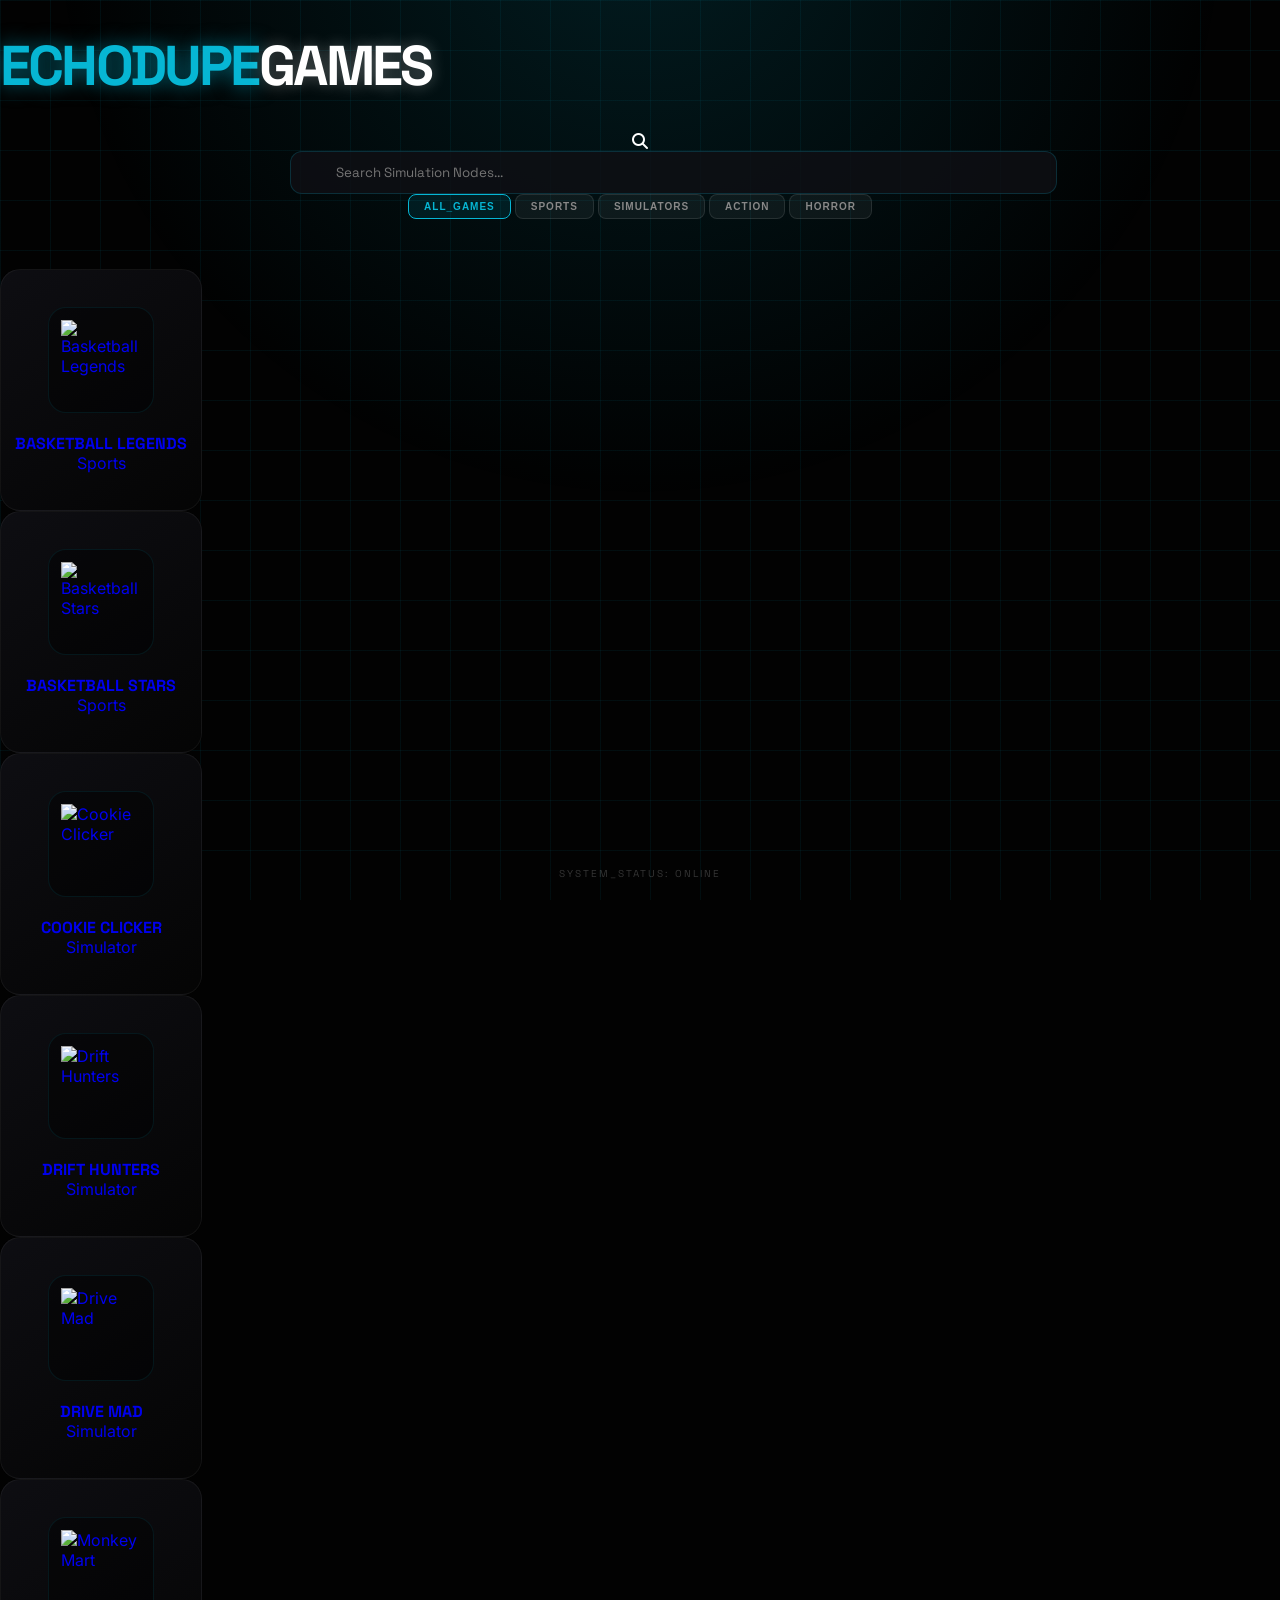
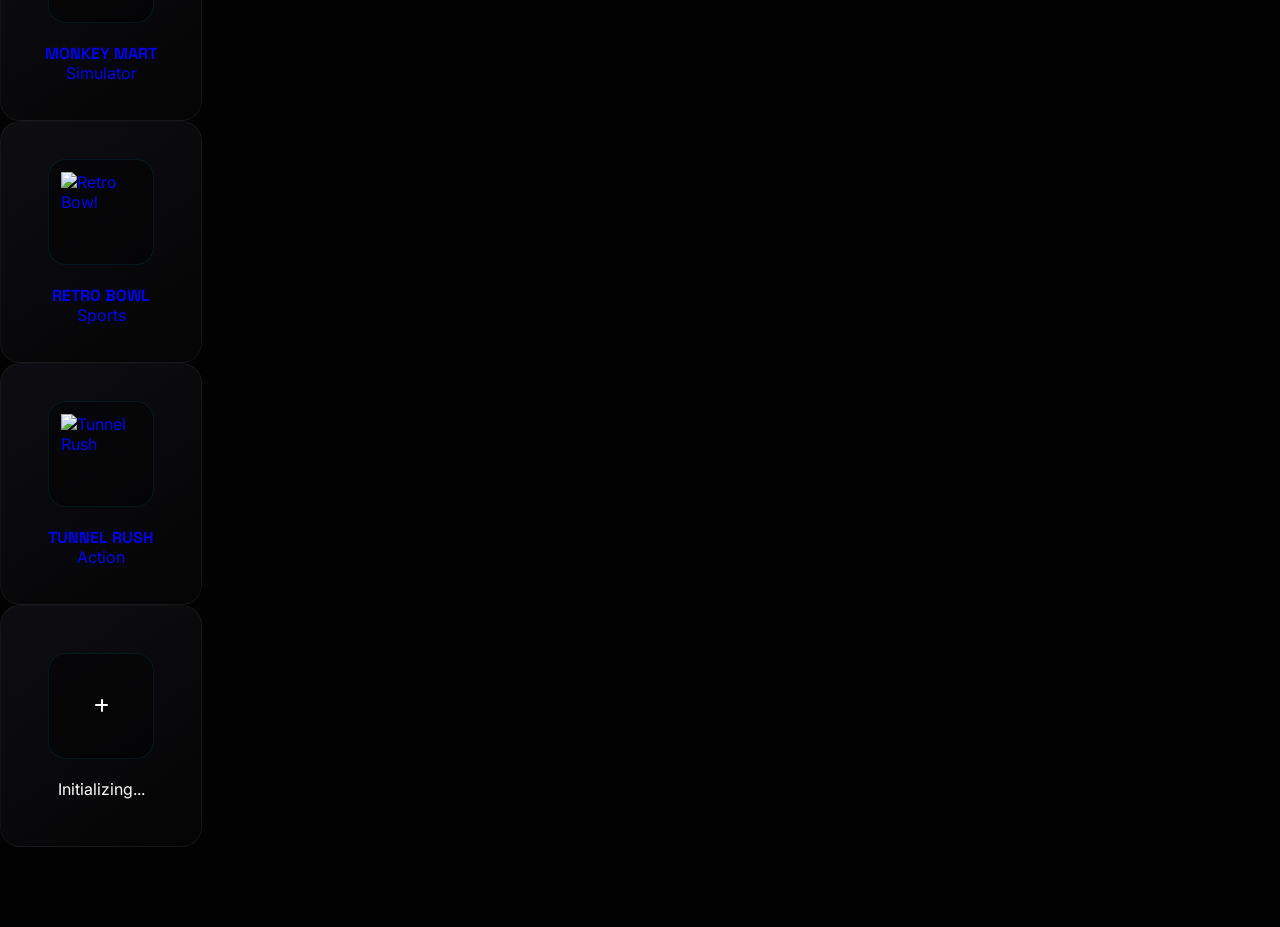
==== commit 8f5d7765: "Updated Index.html (Main hub one)" ====
--- a/index.html
+++ b/index.html
@@ -4,6 +4,7 @@
     <meta charset="UTF-8">
     <meta name="viewport" content="width=device-width, initial-scale=1.0">
     <title>EchoDupe | Games Hub</title>
+    
     <link rel="icon" type="image/png" href="assets/title.png">
     
     <script src="https://cdn.tailwindcss.com"></script>
@@ -11,7 +12,11 @@
     <link href="https://fonts.googleapis.com/css2?family=Inter:wght@400;700;900&family=Space+Grotesk:wght@300;700&display=swap" rel="stylesheet">
     
     <style>
-        :root { --neon: #06b6d4; --dark: #050505; }
+        :root { 
+            --neon: #06b6d4; 
+            --dark: #050505; 
+        }
+
         body { 
             background-color: #020202; 
             color: #fff; 
@@ -20,20 +25,26 @@
             position: relative;
             min-height: 100vh;
             padding-bottom: 80px;
-        }
-
+            margin: 0;
+        }
+
+        /* Background Effects */
         .bg-grid {
             background-size: 50px 50px;
             background-image: linear-gradient(to right, rgba(6, 182, 212, 0.07) 1px, transparent 1px), 
                               linear-gradient(to bottom, rgba(6, 182, 212, 0.07) 1px, transparent 1px);
-            position: fixed; inset: 0; z-index: -1;
+            position: fixed; 
+            inset: 0; 
+            z-index: -1;
         }
         .bg-glow {
-            position: fixed; inset: 0;
+            position: fixed; 
+            inset: 0;
             background: radial-gradient(circle at 50% -10%, rgba(6, 182, 212, 0.15) 0%, transparent 50%);
             z-index: -1;
         }
 
+        /* Typography */
         .brand-header {
             font-family: 'Space Grotesk', sans-serif;
             font-weight: 900;
@@ -51,8 +62,10 @@
             text-shadow: 0 0 15px rgba(255, 255, 255, 0.3);
         }
 
+        /* Search & Filter UI */
         #filter-interface {
             max-width: 700px;
+            width: 90%;
             margin: 0 auto 50px auto;
             text-align: center;
         }
@@ -66,7 +79,10 @@
             font-family: 'Space Grotesk', sans-serif;
             outline: none;
             transition: all 0.3s;
-            margin-bottom: 20px;
+        }
+        #game-search:focus {
+            border-color: var(--neon);
+            box-shadow: 0 0 15px rgba(6, 182, 212, 0.3);
         }
         .category-btn {
             background: rgba(255, 255, 255, 0.05);
@@ -79,7 +95,6 @@
             letter-spacing: 1px;
             transition: all 0.3s;
             color: #888;
-            margin: 0 5px;
         }
         .category-btn.active, .category-btn:hover {
             border-color: var(--neon);
@@ -87,6 +102,7 @@
             background: rgba(6, 182, 212, 0.1);
         }
 
+        /* Game Cards */
         .game-card {
             position: relative;
             width: 200px;
@@ -108,15 +124,28 @@
             box-shadow: 0 20px 40px rgba(6, 182, 212, 0.15);
         }
         .icon-box {
-            width: 80px; height: 80px;
+            width: 80px; 
+            height: 80px;
             background: rgba(0, 0, 0, 0.4);
             border: 1px solid rgba(6, 182, 212, 0.1);
             border-radius: 18px;
-            display: flex; align-items: center; justify-content: center;
-            margin-bottom: 20px; padding: 12px;
-        }
-        .icon-box img { width: 100%; height: 100%; object-fit: contain; }
-        .glitch-text { font-family: 'Space Grotesk', sans-serif; font-weight: 700; }
+            display: flex; 
+            align-items: center; 
+            justify-content: center;
+            margin-bottom: 20px; 
+            padding: 12px;
+            overflow: hidden;
+        }
+        .icon-box img { 
+            width: 100%; 
+            height: 100%; 
+            object-fit: contain; 
+        }
+        .glitch-text { 
+            font-family: 'Space Grotesk', sans-serif; 
+            font-weight: 700; 
+            text-align: center;
+        }
 
         .sub-label {
             display: flex;
@@ -126,8 +155,8 @@
         }
 
         .version-footer {
-            position: absolute;
-            bottom: 30px;
+            position: fixed;
+            bottom: 20px;
             left: 0;
             right: 0;
             text-align: center;
@@ -167,7 +196,7 @@
     </header>
 
     <main class="max-w-6xl mx-auto px-6">
-        <section class="mb-20">
+        <section class="pb-20">
             <div id="game-grid" class="flex flex-wrap justify-center gap-8">
                 
                 <a href="basketball-legends/index.html" class="game-card" data-name="basketball legends" data-category="sports">
@@ -175,7 +204,14 @@
                     <span class="glitch-text text-sm text-white mb-1">BASKETBALL LEGENDS</span>
                     <div class="sub-label">
                         <span class="text-[8px] font-bold text-cyan-500/60 tracking-[0.1em] uppercase">Sports</span>
-                        <span class="text-[6px] text-zinc-700 font-bold">01</span>
+                    </div>
+                </a>
+
+                <a href="basketball-stars/index.html" class="game-card" data-name="basketball stars" data-category="sports">
+                    <div class="icon-box"><img src="basketball-stars/basketballstars.png" alt="Basketball Stars"></div>
+                    <span class="glitch-text text-sm text-white mb-1">BASKETBALL STARS</span>
+                    <div class="sub-label">
+                        <span class="text-[8px] font-bold text-cyan-500/60 tracking-[0.1em] uppercase">Sports</span>
                     </div>
                 </a>
 
@@ -184,7 +220,6 @@
                     <span class="glitch-text text-sm text-white mb-1">COOKIE CLICKER</span>
                     <div class="sub-label">
                         <span class="text-[8px] font-bold text-cyan-500/60 tracking-[0.1em] uppercase">Simulator</span>
-                        <span class="text-[6px] text-zinc-700 font-bold">02</span>
                     </div>
                 </a>
 
@@ -193,7 +228,6 @@
                     <span class="glitch-text text-sm text-white mb-1">TUNNEL RUSH</span>
                     <div class="sub-label">
                         <span class="text-[8px] font-bold text-cyan-500/60 tracking-[0.1em] uppercase">Action</span>
-                        <span class="text-[6px] text-zinc-700 font-bold">03</span>
                     </div>
                 </a>
 
@@ -202,7 +236,6 @@
                     <span class="glitch-text text-sm text-white mb-1">DRIVE MAD</span>
                     <div class="sub-label">
                         <span class="text-[8px] font-bold text-cyan-500/60 tracking-[0.1em] uppercase">Simulator</span>
-                        <span class="text-[6px] text-zinc-700 font-bold">04</span>
                     </div>
                 </a>
 
@@ -211,7 +244,6 @@
                     <span class="glitch-text text-sm text-white mb-1">RETRO BOWL</span>
                     <div class="sub-label">
                         <span class="text-[8px] font-bold text-cyan-500/60 tracking-[0.1em] uppercase">Sports</span>
-                        <span class="text-[6px] text-zinc-700 font-bold">05</span>
                     </div>
                 </a>
 
@@ -220,7 +252,6 @@
                     <span class="glitch-text text-sm text-white mb-1">MONKEY MART</span>
                     <div class="sub-label">
                         <span class="text-[8px] font-bold text-cyan-500/60 tracking-[0.1em] uppercase">Simulator</span>
-                        <span class="text-[6px] text-zinc-700 font-bold">06</span>
                     </div>
                 </a>
 
@@ -229,7 +260,6 @@
                     <span class="glitch-text text-sm text-white mb-1">DRIFT HUNTERS</span>
                     <div class="sub-label">
                         <span class="text-[8px] font-bold text-cyan-500/60 tracking-[0.1em] uppercase">Simulator</span>
-                        <span class="text-[6px] text-zinc-700 font-bold">07</span>
                     </div>
                 </a>
 
@@ -243,38 +273,53 @@
     </main>
 
     <footer class="version-footer">
-        Version: <span id="app-version">0.0.0</span>
+        System_Status: <span id="app-version">Online</span>
     </footer>
-
-    <script src="version.js"></script>
 
     <script>
         const searchInput = document.getElementById('game-search');
         const categoryBtns = document.querySelectorAll('.category-btn');
-        const gameCards = document.querySelectorAll('.game-card[data-name]');
+        const grid = document.getElementById('game-grid');
         const initNode = document.getElementById('init-node');
-
         let currentCategory = 'all';
+
+        // Alphabetical Sort Logic
+        function sortGames() {
+            const cards = Array.from(grid.querySelectorAll('.game-card[data-name]'));
+            cards.sort((a, b) => {
+                const nameA = a.getAttribute('data-name').toLowerCase();
+                const nameB = b.getAttribute('data-name').toLowerCase();
+                return nameA.localeCompare(nameB);
+            });
+            
+            // Re-append sorted cards
+            cards.forEach(card => grid.appendChild(card));
+            // Ensure Initializing node is always last
+            grid.appendChild(initNode);
+        }
 
         function filterGames() {
             const query = searchInput.value.toLowerCase();
+            const gameCards = grid.querySelectorAll('.game-card[data-name]');
             
             gameCards.forEach(card => {
                 const name = card.getAttribute('data-name');
                 const category = card.getAttribute('data-category');
-                
                 const matchesSearch = name.includes(query);
                 const matchesCategory = currentCategory === 'all' || category === currentCategory;
 
-                if (matchesSearch && matchesCategory) {
-                    card.style.display = 'flex';
-                } else {
-                    card.style.display = 'none';
-                }
+                card.style.display = (matchesSearch && matchesCategory) ? 'flex' : 'none';
             });
 
-            initNode.style.display = (query.length > 0 || currentCategory !== 'all') ? 'none' : 'flex';
-        }
+            if (query.length > 0 || currentCategory !== 'all') {
+                initNode.style.display = 'none';
+            } else {
+                initNode.style.display = 'flex';
+            }
+        }
+
+        // Run sort on load
+        window.addEventListener('DOMContentLoaded', sortGames);
 
         searchInput.addEventListener('input', filterGames);
 
@@ -288,4 +333,4 @@
         });
     </script>
 </body>
-</html>
+</html>
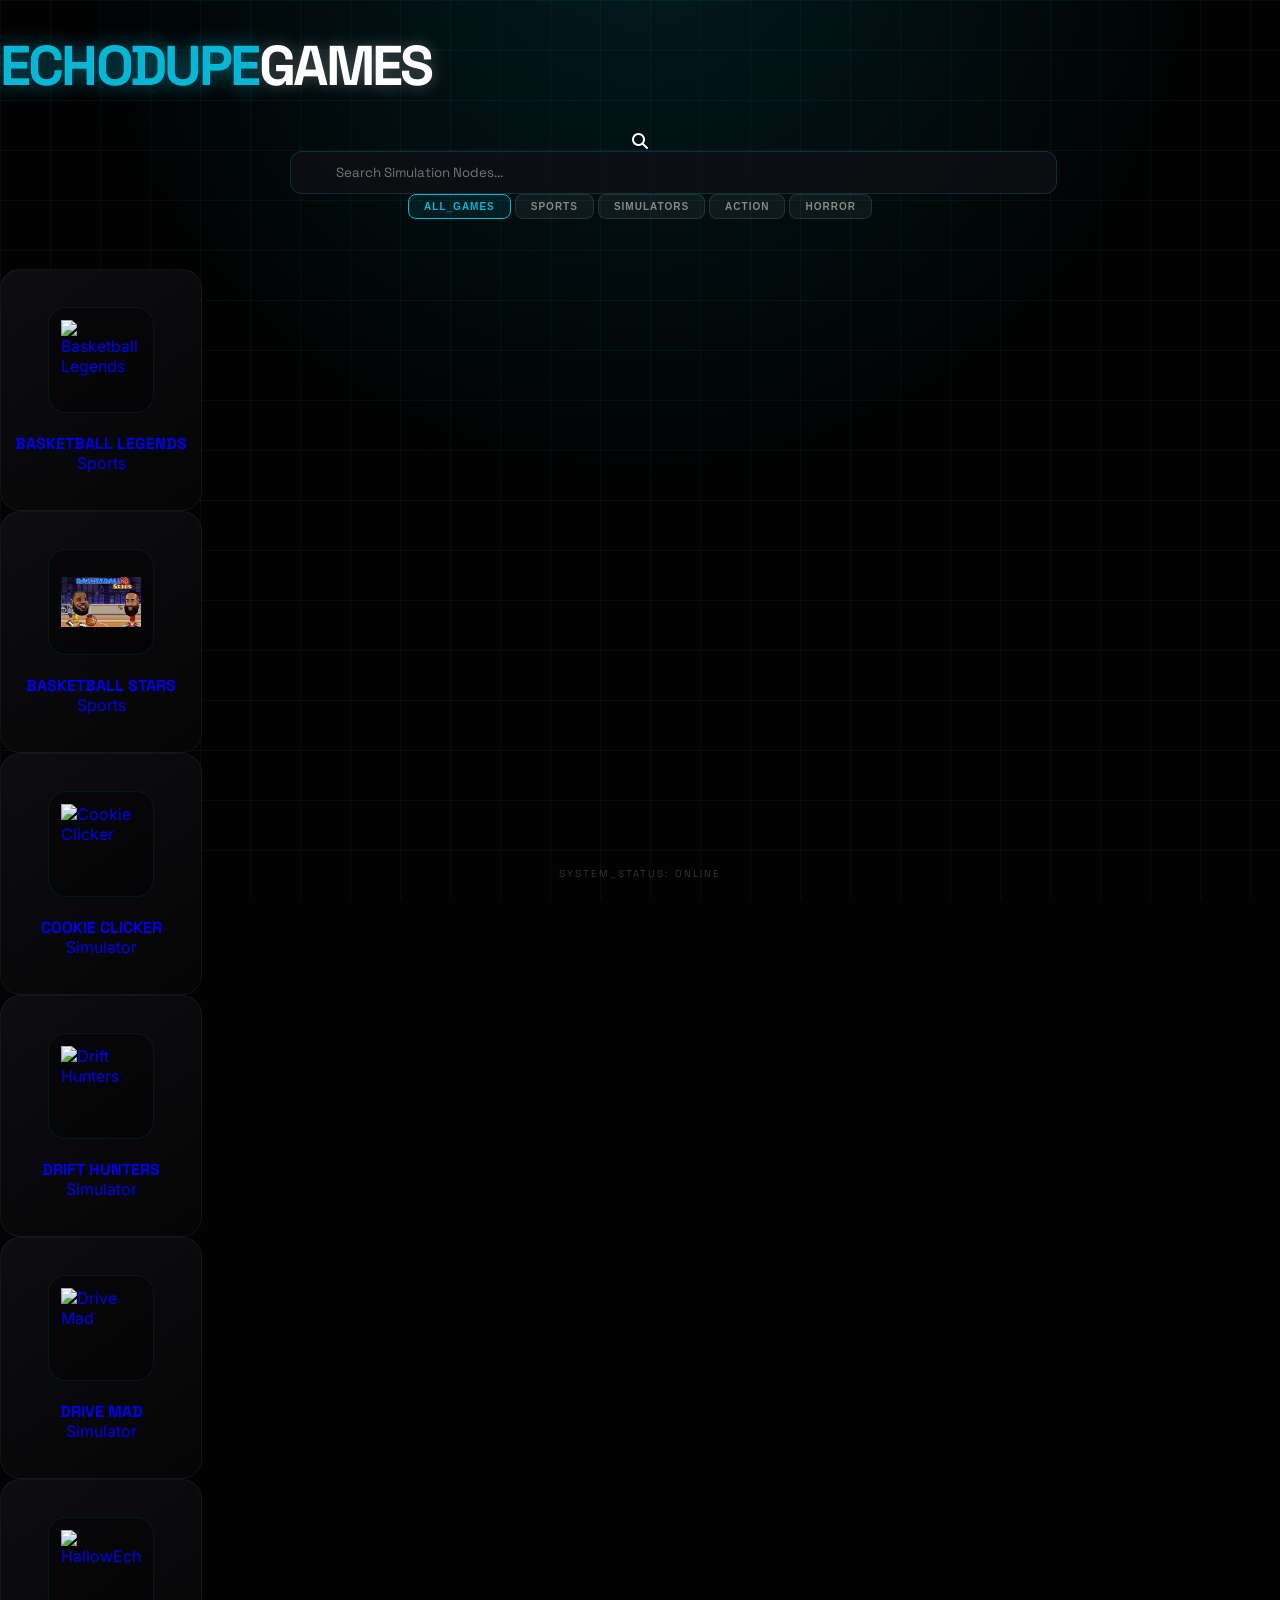
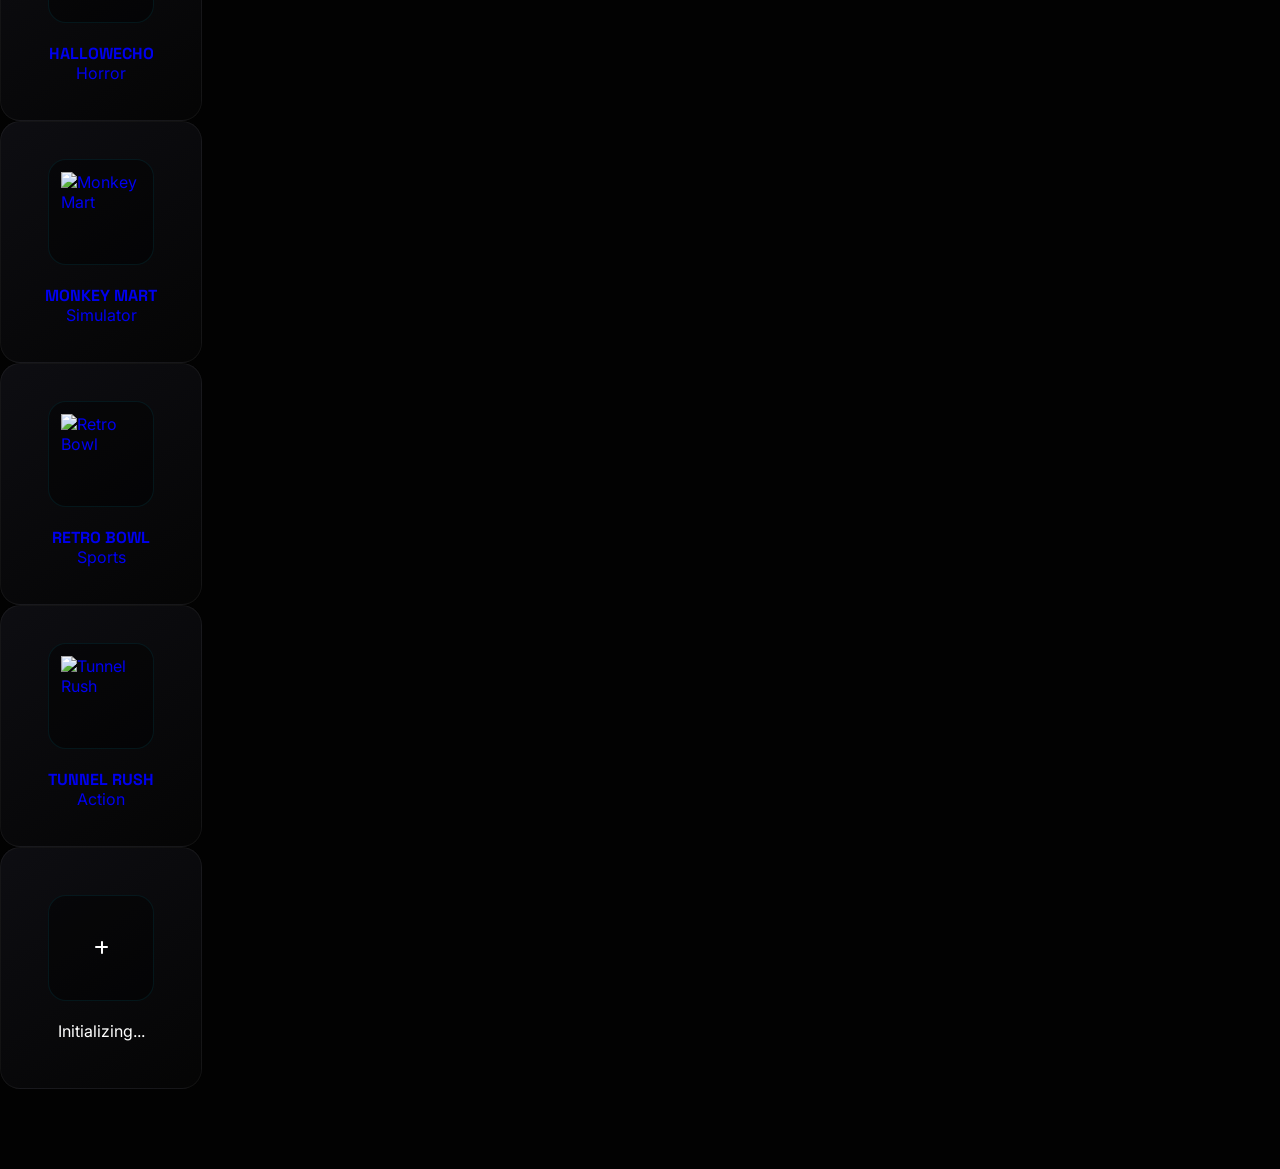
==== commit 0db3f192: "Updated hallowecho image" ====
--- a/index.html
+++ b/index.html
@@ -28,7 +28,6 @@
             margin: 0;
         }
 
-        /* Background Effects */
         .bg-grid {
             background-size: 50px 50px;
             background-image: linear-gradient(to right, rgba(6, 182, 212, 0.07) 1px, transparent 1px), 
@@ -44,7 +43,6 @@
             z-index: -1;
         }
 
-        /* Typography */
         .brand-header {
             font-family: 'Space Grotesk', sans-serif;
             font-weight: 900;
@@ -62,7 +60,6 @@
             text-shadow: 0 0 15px rgba(255, 255, 255, 0.3);
         }
 
-        /* Search & Filter UI */
         #filter-interface {
             max-width: 700px;
             width: 90%;
@@ -102,7 +99,6 @@
             background: rgba(6, 182, 212, 0.1);
         }
 
-        /* Game Cards */
         .game-card {
             position: relative;
             width: 200px;
@@ -199,6 +195,14 @@
         <section class="pb-20">
             <div id="game-grid" class="flex flex-wrap justify-center gap-8">
                 
+                <a href="hallowecho/index.html " class="game-card" data-name="hallowecho" data-category="horror">
+                    <div class="icon-box"><img src="hallowecho/assets/hallowecho.png" alt="HallowEcho"></div>
+                    <span class="glitch-text text-sm text-white mb-1">HALLOWECHO</span>
+                    <div class="sub-label">
+                        <span class="text-[8px] font-bold text-cyan-500/60 tracking-[0.1em] uppercas">Horror</span>
+                    </div>
+                </a>
+
                 <a href="basketball-legends/index.html" class="game-card" data-name="basketball legends" data-category="sports">
                     <div class="icon-box"><img src="basketball-legends/assets/images/logo.png" alt="Basketball Legends"></div>
                     <span class="glitch-text text-sm text-white mb-1">BASKETBALL LEGENDS</span>
@@ -207,8 +211,8 @@
                     </div>
                 </a>
 
-                <a href="basketball-stars/index.html" class="game-card" data-name="basketball stars" data-category="sports">
-                    <div class="icon-box"><img src="basketball-stars/basketballstars.png" alt="Basketball Stars"></div>
+                <a href="Basketball-stars/index.html" class="game-card" data-name="basketball stars" data-category="sports">
+                    <div class="icon-box"><img src="Basketball-stars/basketballstars.png" alt="Basketball Stars" onerror="this.src='assets/title.png'"></div>
                     <span class="glitch-text text-sm text-white mb-1">BASKETBALL STARS</span>
                     <div class="sub-label">
                         <span class="text-[8px] font-bold text-cyan-500/60 tracking-[0.1em] uppercase">Sports</span>
@@ -283,18 +287,15 @@
         const initNode = document.getElementById('init-node');
         let currentCategory = 'all';
 
-        // Alphabetical Sort Logic
         function sortGames() {
             const cards = Array.from(grid.querySelectorAll('.game-card[data-name]'));
             cards.sort((a, b) => {
-                const nameA = a.getAttribute('data-name').toLowerCase();
-                const nameB = b.getAttribute('data-name').toLowerCase();
+                const nameA = (a.getAttribute('data-name') || "").toLowerCase();
+                const nameB = (b.getAttribute('data-name') || "").toLowerCase();
                 return nameA.localeCompare(nameB);
             });
             
-            // Re-append sorted cards
             cards.forEach(card => grid.appendChild(card));
-            // Ensure Initializing node is always last
             grid.appendChild(initNode);
         }
 
@@ -303,8 +304,8 @@
             const gameCards = grid.querySelectorAll('.game-card[data-name]');
             
             gameCards.forEach(card => {
-                const name = card.getAttribute('data-name');
-                const category = card.getAttribute('data-category');
+                const name = card.getAttribute('data-name') || "";
+                const category = card.getAttribute('data-category') || "";
                 const matchesSearch = name.includes(query);
                 const matchesCategory = currentCategory === 'all' || category === currentCategory;
 
@@ -318,9 +319,7 @@
             }
         }
 
-        // Run sort on load
         window.addEventListener('DOMContentLoaded', sortGames);
-
         searchInput.addEventListener('input', filterGames);
 
         categoryBtns.forEach(btn => {
